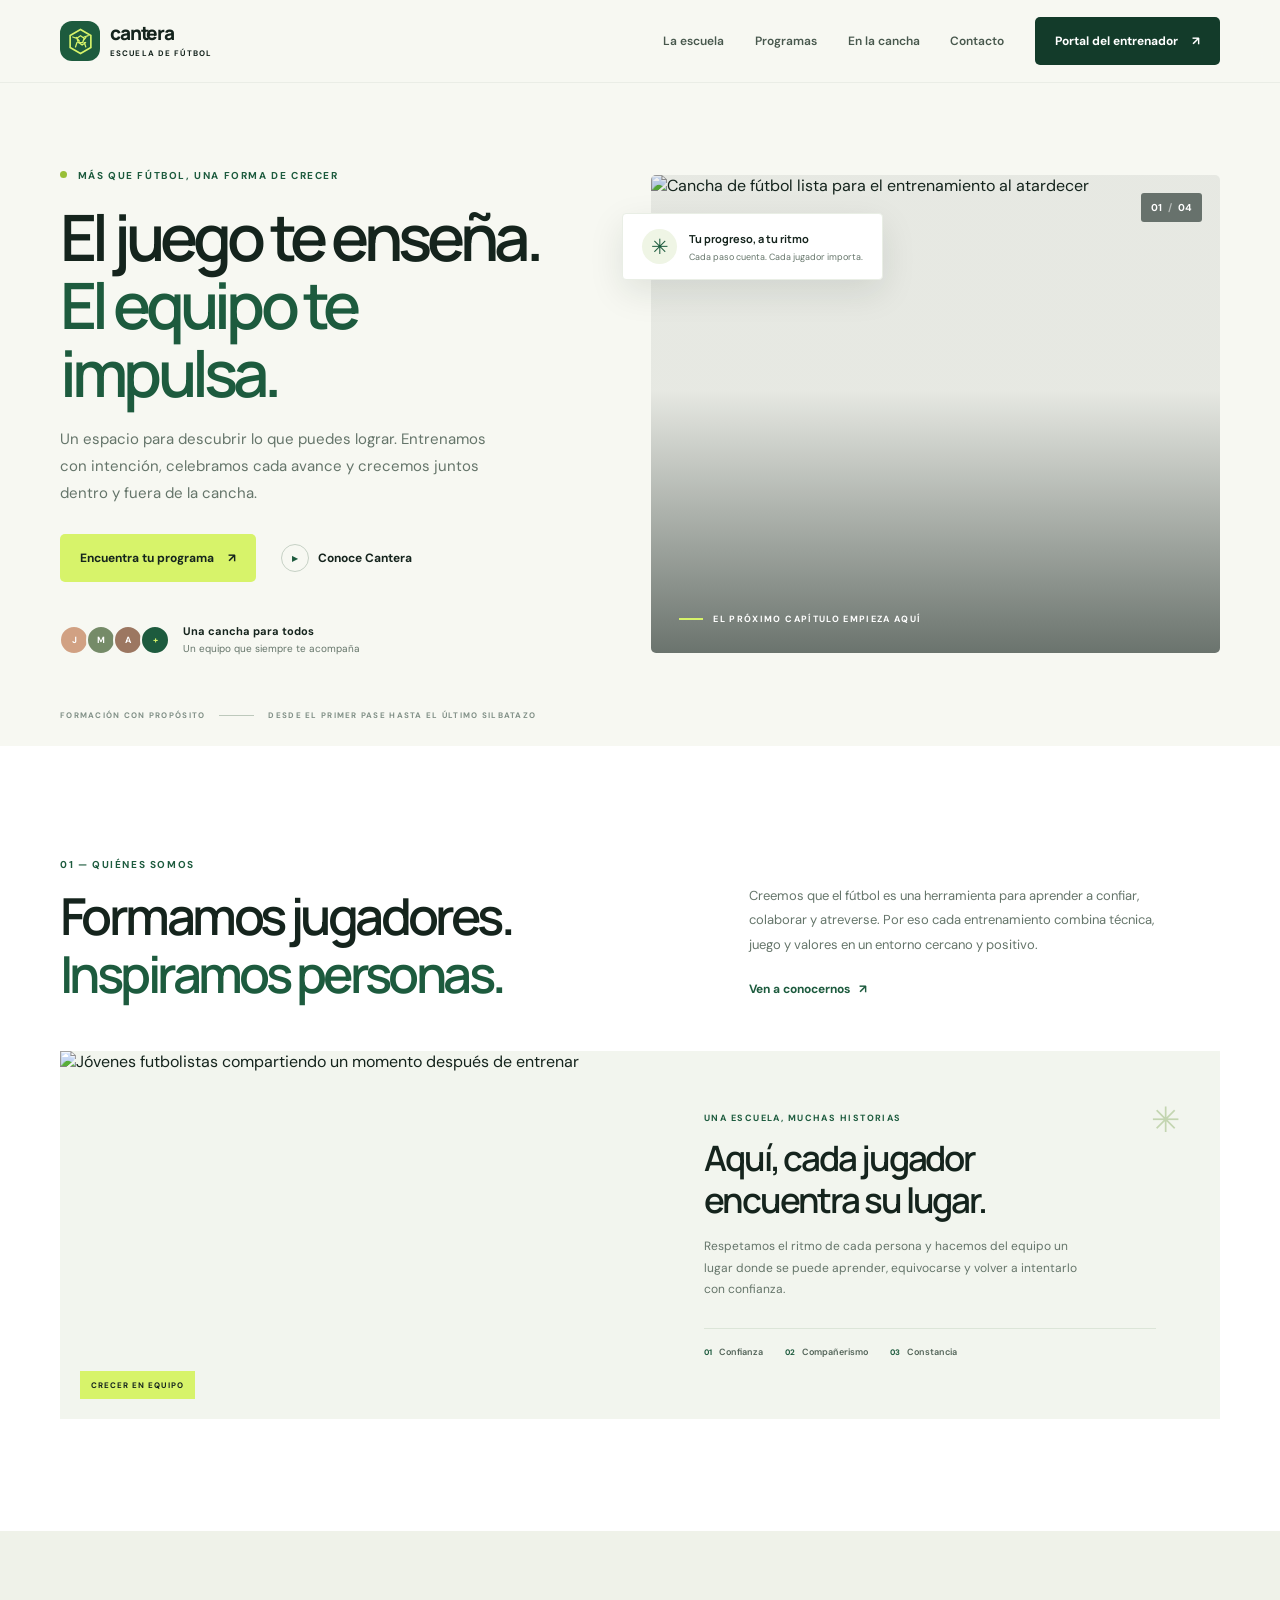
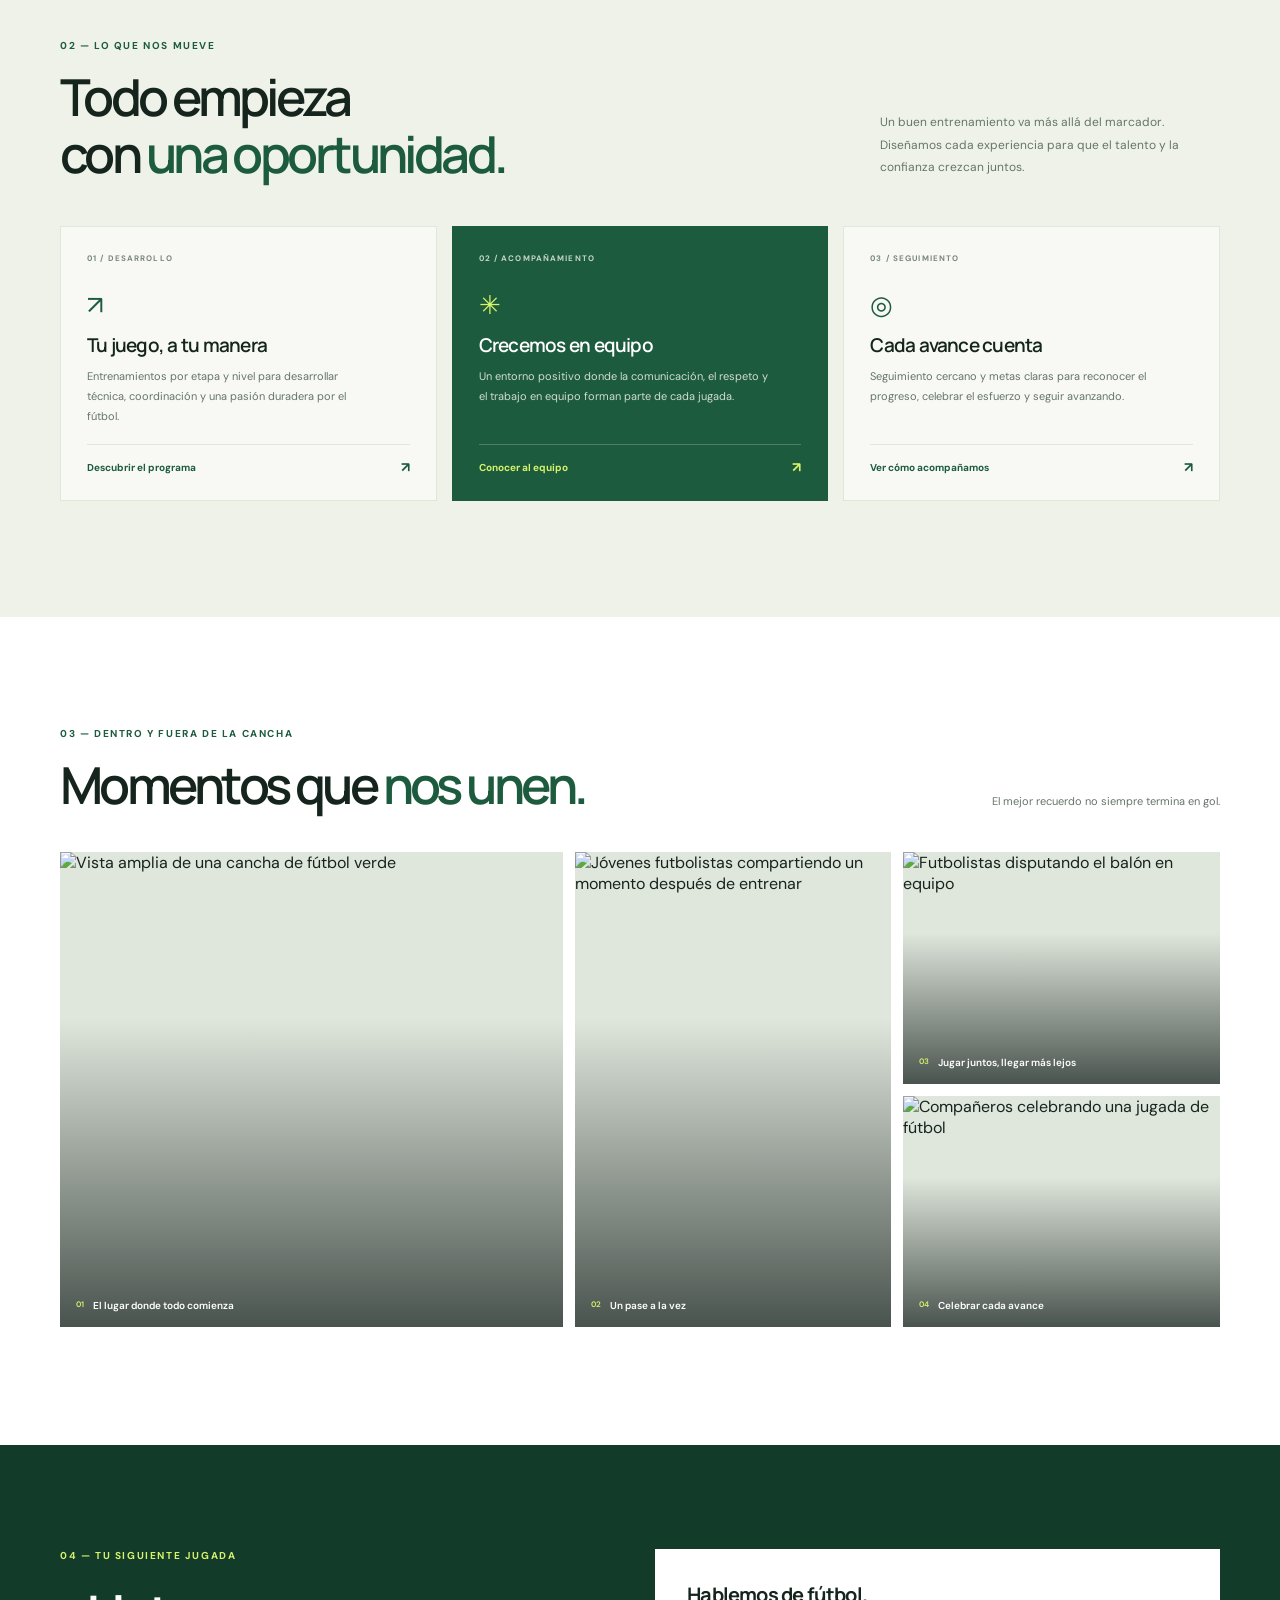
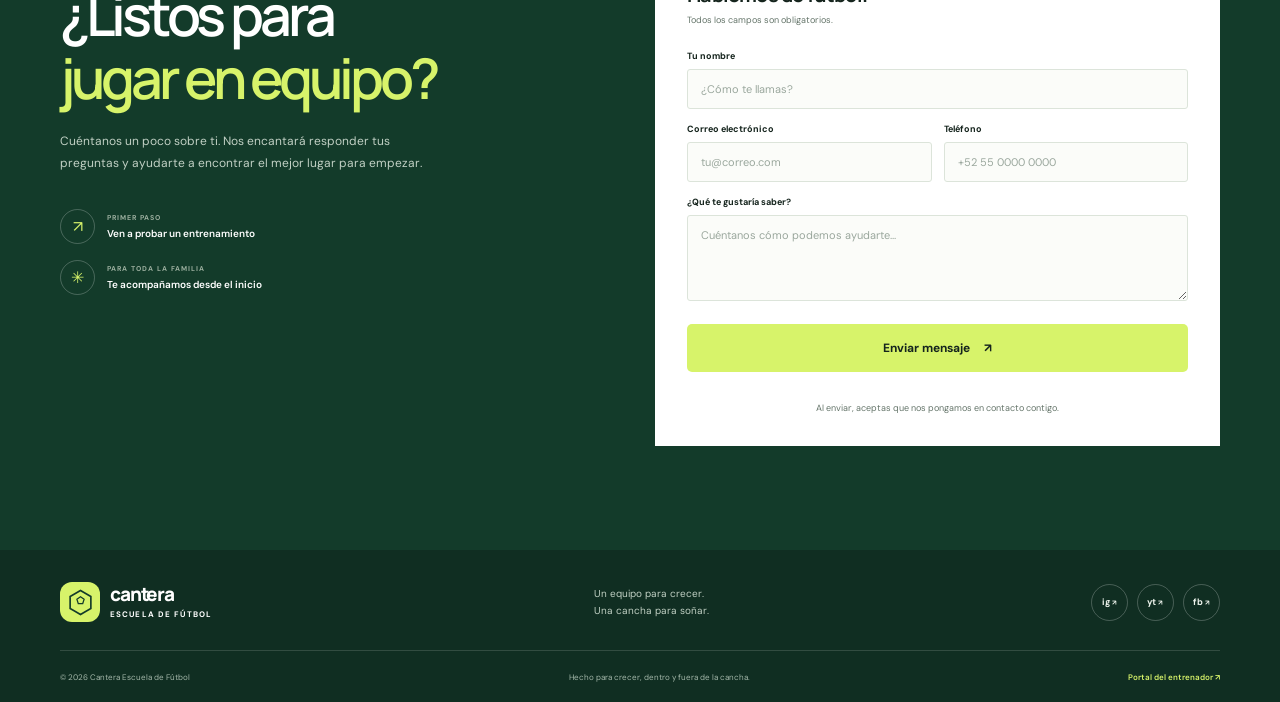
==== index.html @ a9ff8e7e "Add files via upload" ====
<!DOCTYPE html>
<html lang="es">
<head>
  <meta charset="UTF-8">
  <meta name="viewport" content="width=device-width, initial-scale=1">
  <meta name="theme-color" content="#f7f8f2">
  <meta name="description" content="Entrenamos talento y formamos personas. Conoce Cantera, la escuela de fútbol que acompaña cada paso dentro y fuera de la cancha.">
  <title>Cantera — Escuela de Fútbol</title>
  <link rel="preconnect" href="https://images.unsplash.com">
  <link rel="stylesheet" href="styles.css">
  <script src="script.js" defer></script>
</head>
<body>
  <a class="skip-link" href="#inicio">Saltar al contenido</a>
  <header class="site-header">
    <div class="container header-inner">
      <a class="brand" href="#inicio" aria-label="Cantera, inicio">
        <span class="brand-mark" aria-hidden="true">
          <svg viewBox="0 0 40 40" fill="none">
            <path d="M20 3.5 34.3 11.8v16.4L20 36.5 5.7 28.2V11.8L20 3.5Z" stroke="currentColor" stroke-width="2.3"/>
            <path d="m20 12 5 3.6-1.9 5.8h-6.2L15 15.6l5-3.6Zm-4.9 3.7-5.8-1.9m15.6 0 5.8-1.9m-15.6 9.5-2 6.1m12.2-6.1 2 6.1m-13-13.2 4.2 5.1m4.8 0 4.2-5.1m-10.2 7.1 4.9 3.5 4.9-3.5" stroke="currentColor" stroke-width="1.7" stroke-linecap="round" stroke-linejoin="round"/>
          </svg>
        </span>
        <span class="brand-copy"><strong>cantera</strong><small>ESCUELA DE FÚTBOL</small></span>
      </a>

      <button class="menu-toggle" type="button" aria-label="Abrir menú" aria-expanded="false" aria-controls="primary-nav">
        <span></span><span></span>
      </button>
      <nav class="primary-nav" id="primary-nav" aria-label="Navegación principal">
        <a href="#acerca">La escuela</a>
        <a href="#programas">Programas</a>
        <a href="#galeria">En la cancha</a>
        <a href="#contacto">Contacto</a>
        <a class="button button-dark nav-cta" href="gestor.html">Portal del entrenador <span aria-hidden="true">↗</span></a>
      </nav>
    </div>
  </header>

  <main>
    <section class="hero section-anchor" id="inicio">
      <div class="container hero-layout">
        <div class="hero-copy reveal">
          <p class="eyebrow"><span class="eyebrow-dot"></span> MÁS QUE FÚTBOL, UNA FORMA DE CRECER</p>
          <h1>El juego te enseña.<br><span>El equipo te impulsa.</span></h1>
          <p class="hero-description">Un espacio para descubrir lo que puedes lograr. Entrenamos con intención, celebramos cada avance y crecemos juntos dentro y fuera de la cancha.</p>
          <div class="hero-actions">
            <a class="button button-lime" href="#programas">Encuentra tu programa <span aria-hidden="true">↗</span></a>
            <a class="text-link" href="#acerca"><span class="play-icon" aria-hidden="true">▶</span> Conoce Cantera</a>
          </div>
          <div class="hero-proof">
            <div class="avatar-stack" aria-hidden="true">
              <span>J</span><span>M</span><span>A</span><span class="avatar-more">+</span>
            </div>
            <p><strong>Una cancha para todos</strong><br>Un equipo que siempre te acompaña</p>
          </div>
        </div>

        <div class="hero-visual reveal">
          <img class="hero-image" src="https://images.unsplash.com/photo-1522778119026-d647f0596c20?auto=format&amp;fit=crop&amp;w=1200&amp;q=85" alt="Cancha de fútbol lista para el entrenamiento al atardecer" fetchpriority="high">
          <div class="hero-image-shade"></div>
          <div class="hero-photo-caption"><span class="caption-line"></span><span>EL PRÓXIMO CAPÍTULO EMPIEZA AQUÍ</span></div>
          <div class="floating-note">
            <span class="note-icon" aria-hidden="true">✳</span>
            <span><strong>Tu progreso, a tu ritmo</strong><small>Cada paso cuenta. Cada jugador importa.</small></span>
          </div>
          <div class="hero-index" aria-hidden="true">01 <span>/</span> 04</div>
        </div>
      </div>
      <div class="container hero-bottom">
        <span>FORMACIÓN CON PROPÓSITO</span>
        <span class="bottom-divider"></span>
        <span>DESDE EL PRIMER PASE HASTA EL ÚLTIMO SILBATAZO</span>
      </div>
    </section>

    <section class="intro section-anchor" id="acerca">
      <div class="container intro-layout">
        <div class="intro-heading reveal">
          <p class="eyebrow">01 — QUIÉNES SOMOS</p>
          <h2>Formamos jugadores.<br><span>Inspiramos personas.</span></h2>
        </div>
        <div class="intro-copy reveal">
          <p>Creemos que el fútbol es una herramienta para aprender a confiar, colaborar y atreverse. Por eso cada entrenamiento combina técnica, juego y valores en un entorno cercano y positivo.</p>
          <a class="text-link dark-link" href="#contacto">Ven a conocernos <span aria-hidden="true">↗</span></a>
        </div>
      </div>
      <div class="container story-card reveal">
        <div class="story-image-wrap">
          <img src="https://images.unsplash.com/photo-1517466787929-bc90951d0974?auto=format&amp;fit=crop&amp;w=1000&amp;q=85" alt="Jóvenes futbolistas compartiendo un momento después de entrenar" loading="lazy">
          <span class="image-label">CRECER EN EQUIPO</span>
        </div>
        <div class="story-content">
          <span class="story-symbol" aria-hidden="true">✳</span>
          <p class="eyebrow">UNA ESCUELA, MUCHAS HISTORIAS</p>
          <h3>Aquí, cada jugador encuentra su lugar.</h3>
          <p>Respetamos el ritmo de cada persona y hacemos del equipo un lugar donde se puede aprender, equivocarse y volver a intentarlo con confianza.</p>
          <div class="values-row">
            <span><b>01</b> Confianza</span>
            <span><b>02</b> Compañerismo</span>
            <span><b>03</b> Constancia</span>
          </div>
        </div>
      </div>
    </section>

    <section class="programs section-anchor" id="programas">
      <div class="container">
        <div class="section-heading reveal">
          <div>
            <p class="eyebrow">02 — LO QUE NOS MUEVE</p>
            <h2>Todo empieza<br>con <span>una oportunidad.</span></h2>
          </div>
          <p class="section-intro">Un buen entrenamiento va más allá del marcador. Diseñamos cada experiencia para que el talento y la confianza crezcan juntos.</p>
        </div>
        <div class="program-grid">
          <article class="program-card reveal">
            <span class="program-number">01 / DESARROLLO</span>
            <span class="program-icon" aria-hidden="true">↗</span>
            <h3>Tu juego, a tu manera</h3>
            <p>Entrenamientos por etapa y nivel para desarrollar técnica, coordinación y una pasión duradera por el fútbol.</p>
            <a href="#contacto" aria-label="Consultar sobre desarrollo deportivo">Descubrir el programa <span aria-hidden="true">↗</span></a>
          </article>
          <article class="program-card program-card-featured reveal">
            <span class="program-number">02 / ACOMPAÑAMIENTO</span>
            <span class="program-icon" aria-hidden="true">✳</span>
            <h3>Crecemos en equipo</h3>
            <p>Un entorno positivo donde la comunicación, el respeto y el trabajo en equipo forman parte de cada jugada.</p>
            <a href="#contacto" aria-label="Consultar sobre el programa de equipo">Conocer al equipo <span aria-hidden="true">↗</span></a>
          </article>
          <article class="program-card reveal">
            <span class="program-number">03 / SEGUIMIENTO</span>
            <span class="program-icon" aria-hidden="true">◎</span>
            <h3>Cada avance cuenta</h3>
            <p>Seguimiento cercano y metas claras para reconocer el progreso, celebrar el esfuerzo y seguir avanzando.</p>
            <a href="gestor.html" aria-label="Conocer las herramientas de seguimiento">Ver cómo acompañamos <span aria-hidden="true">↗</span></a>
          </article>
        </div>
      </div>
    </section>

    <section class="gallery section-anchor" id="galeria">
      <div class="container">
        <div class="gallery-heading reveal">
          <div><p class="eyebrow">03 — DENTRO Y FUERA DE LA CANCHA</p><h2>Momentos que <span>nos unen.</span></h2></div>
          <p>El mejor recuerdo no siempre termina en gol.</p>
        </div>
        <div class="gallery-grid">
          <figure class="gallery-item gallery-large reveal">
            <img src="https://images.unsplash.com/photo-1574629810360-7efbbe195018?auto=format&amp;fit=crop&amp;w=1100&amp;q=85" alt="Vista amplia de una cancha de fútbol verde" loading="lazy">
            <figcaption><span>01</span> El lugar donde todo comienza</figcaption>
          </figure>
          <figure class="gallery-item gallery-tall reveal">
            <img src="https://images.unsplash.com/photo-1517466787929-bc90951d0974?auto=format&amp;fit=crop&amp;w=800&amp;q=85" alt="Jóvenes futbolistas compartiendo un momento después de entrenar" loading="lazy">
            <figcaption><span>02</span> Un pase a la vez</figcaption>
          </figure>
          <figure class="gallery-item reveal">
            <img src="https://images.unsplash.com/photo-1431324155629-1a6deb1dec8d?auto=format&amp;fit=crop&amp;w=800&amp;q=85" alt="Futbolistas disputando el balón en equipo" loading="lazy">
            <figcaption><span>03</span> Jugar juntos, llegar más lejos</figcaption>
          </figure>
          <figure class="gallery-item reveal">
            <img src="https://images.unsplash.com/photo-1526232761682-d26e03ac148e?auto=format&amp;fit=crop&amp;w=800&amp;q=85" alt="Compañeros celebrando una jugada de fútbol" loading="lazy">
            <figcaption><span>04</span> Celebrar cada avance</figcaption>
          </figure>
        </div>
      </div>
    </section>

    <section class="contact section-anchor" id="contacto">
      <div class="container contact-layout">
        <div class="contact-copy reveal">
          <p class="eyebrow">04 — TU SIGUIENTE JUGADA</p>
          <h2>¿Listos para<br><span>jugar en equipo?</span></h2>
          <p>Cuéntanos un poco sobre ti. Nos encantará responder tus preguntas y ayudarte a encontrar el mejor lugar para empezar.</p>
          <div class="contact-detail"><span class="contact-detail-icon" aria-hidden="true">↗</span><span><small>PRIMER PASO</small><strong>Ven a probar un entrenamiento</strong></span></div>
          <div class="contact-detail"><span class="contact-detail-icon" aria-hidden="true">✳</span><span><small>PARA TODA LA FAMILIA</small><strong>Te acompañamos desde el inicio</strong></span></div>
        </div>
        <form class="contact-form reveal" id="contact-form">
          <div class="form-heading"><strong>Hablemos de fútbol.</strong><span>Todos los campos son obligatorios.</span></div>
          <label for="name">Tu nombre</label>
          <input id="name" name="name" type="text" autocomplete="name" placeholder="¿Cómo te llamas?" required>
          <div class="form-row">
            <div class="form-field"><label for="email">Correo electrónico</label><input id="email" name="email" type="email" autocomplete="email" placeholder="tu@correo.com" required></div>
            <div class="form-field"><label for="phone">Teléfono</label><input id="phone" name="phone" type="tel" autocomplete="tel" placeholder="+52 55 0000 0000" required></div>
          </div>
          <label for="message">¿Qué te gustaría saber?</label>
          <textarea id="message" name="message" rows="3" placeholder="Cuéntanos cómo podemos ayudarte..." required></textarea>
          <button class="button button-lime submit-button" type="submit">Enviar mensaje <span aria-hidden="true">↗</span></button>
          <p class="form-status" id="form-status" role="status" aria-live="polite"></p>
          <p class="form-note">Al enviar, aceptas que nos pongamos en contacto contigo.</p>
        </form>
      </div>
    </section>
  </main>

  <footer class="site-footer">
    <div class="container footer-main">
      <a class="brand footer-brand" href="#inicio" aria-label="Cantera, volver al inicio">
        <span class="brand-mark" aria-hidden="true">
          <svg viewBox="0 0 40 40" fill="none"><path d="M20 3.5 34.3 11.8v16.4L20 36.5 5.7 28.2V11.8L20 3.5Z" stroke="currentColor" stroke-width="2.3"/><path d="m20 12 5 3.6-1.9 5.8h-6.2L15 15.6l5-3.6Z" stroke="currentColor" stroke-width="1.7"/></svg>
        </span>
        <span class="brand-copy"><strong>cantera</strong><small>ESCUELA DE FÚTBOL</small></span>
      </a>
      <p>Un equipo para crecer.<br>Una cancha para soñar.</p>
      <div class="footer-socials" aria-label="Redes sociales">
        <a href="https://www.instagram.com/" target="_blank" rel="noopener noreferrer" aria-label="Instagram">ig <span aria-hidden="true">↗</span></a>
        <a href="https://www.youtube.com/" target="_blank" rel="noopener noreferrer" aria-label="YouTube">yt <span aria-hidden="true">↗</span></a>
        <a href="https://www.facebook.com/" target="_blank" rel="noopener noreferrer" aria-label="Facebook">fb <span aria-hidden="true">↗</span></a>
      </div>
    </div>
    <div class="container footer-bottom"><span>© <span id="current-year"></span> Cantera Escuela de Fútbol</span><span>Hecho para crecer, dentro y fuera de la cancha.</span><a href="gestor.html">Portal del entrenador ↗</a></div>
  </footer>
</body>
</html>
---- styles.css ----
@import url("https://fonts.googleapis.com/css2?family=DM+Sans:wght@400;500;600;700&family=Manrope:wght@400;500;600;700;800&display=swap");

:root {
  color-scheme: light;
  --paper: #f7f8f2;
  --white: #fff;
  --ink: #15241d;
  --muted: #65756a;
  --green: #1d5b3e;
  --green-dark: #133b2a;
  --lime: #d7f36a;
  --line: #e2e8de;
  --font-body: "DM Sans", "Segoe UI", sans-serif;
  --font-display: "Manrope", "Segoe UI", sans-serif;
  font-family: var(--font-body);
  color: var(--ink);
  background: var(--paper);
  font-synthesis: none;
  text-rendering: optimizeLegibility;
  scroll-behavior: smooth;
}

* { box-sizing: border-box; }
body { min-width: 320px; margin: 0; }
body, button, input, textarea { font-family: var(--font-body); }
body.menu-open { overflow: hidden; }
button, a, input, textarea { -webkit-tap-highlight-color: transparent; }
button, input, textarea { font-size: inherit; }
img { display: block; max-width: 100%; }
a { color: inherit; text-decoration: none; }
button:focus-visible, a:focus-visible, input:focus-visible, textarea:focus-visible {
  outline: 3px solid #70a63a;
  outline-offset: 4px;
}
.container { width: min(1160px, calc(100% - 64px)); margin-inline: auto; }
.section-anchor { scroll-margin-top: 85px; }
.skip-link {
  position: fixed;
  z-index: 20;
  top: 10px;
  left: 10px;
  padding: 12px 16px;
  transform: translateY(-160%);
  border-radius: 6px;
  background: var(--white);
  color: var(--ink);
}
.skip-link:focus { transform: translateY(0); }

.site-header {
  position: sticky;
  z-index: 10;
  top: 0;
  border-bottom: 1px solid #e8ebe4cc;
  background: #f7f8f2eb;
  backdrop-filter: blur(14px);
}
.header-inner { display: flex; min-height: 82px; align-items: center; justify-content: space-between; gap: 30px; }
.brand { display: inline-flex; flex: 0 0 auto; align-items: center; gap: 10px; }
.brand-mark { display: grid; width: 40px; height: 40px; place-items: center; border-radius: 12px; background: var(--green); color: var(--lime); }
.brand-mark svg { width: 29px; height: 29px; }
.brand-copy strong { display: block; font-family: var(--font-display); font-size: 19px; font-weight: 800; letter-spacing: -.06em; line-height: 1; }
.brand-copy small { display: block; margin-top: 5px; font-size: 8px; font-weight: 700; letter-spacing: .14em; }
.primary-nav { display: flex; align-items: center; gap: clamp(18px, 2.4vw, 35px); }
.primary-nav > a:not(.button) { color: #48584d; font-size: 12px; font-weight: 600; transition: color .2s ease; }
.primary-nav > a:not(.button):hover { color: var(--green); }
.button {
  display: inline-flex;
  min-height: 48px;
  align-items: center;
  justify-content: center;
  gap: 14px;
  padding: 0 20px;
  border: 0;
  border-radius: 5px;
  font-size: 12px;
  font-weight: 700;
  transition: transform .2s ease, background-color .2s ease, color .2s ease;
}
.button:hover { transform: translateY(-2px); }
.button-dark { background: var(--green-dark); color: var(--white); }
.button-dark:hover { background: var(--green); }
.button-lime { background: var(--lime); color: var(--ink); }
.button-lime:hover { background: #c9e85a; }
.menu-toggle { display: none; }

.hero { position: relative; overflow: hidden; padding: 66px 0 26px; }
.hero-layout { display: grid; min-height: 518px; grid-template-columns: .95fr 1.05fr; align-items: center; gap: clamp(38px, 6vw, 88px); }
.hero-copy { position: relative; z-index: 1; padding: 20px 0 22px; }
.eyebrow { margin: 0 0 21px; color: var(--green); font-size: 10px; font-weight: 700; letter-spacing: .16em; }
.eyebrow-dot { display: inline-block; width: 7px; height: 7px; margin-right: 7px; border-radius: 50%; background: #98bf37; vertical-align: 1px; }
h1, h2, h3, p { margin-top: 0; }
h1, h2, h3 { font-family: var(--font-display); }
h1 { max-width: 620px; margin-bottom: 20px; font-size: clamp(43px, 5vw, 68px); font-weight: 600; letter-spacing: -.075em; line-height: 1.06; }
h1 span, h2 span { color: var(--green); }
.hero-description { max-width: 445px; margin-bottom: 27px; color: var(--muted); font-size: 15px; line-height: 1.8; }
.hero-actions { display: flex; flex-wrap: wrap; align-items: center; gap: 25px; }
.text-link { display: inline-flex; align-items: center; gap: 9px; color: var(--ink); font-size: 12px; font-weight: 700; }
.play-icon { display: grid; width: 28px; height: 28px; place-items: center; border: 1px solid #c6d1c5; border-radius: 50%; color: var(--green); font-size: 8px; transition: background .2s ease, color .2s ease; }
.text-link:hover .play-icon { background: var(--green); color: var(--white); }
.hero-proof { display: flex; align-items: center; gap: 13px; margin-top: 40px; }
.avatar-stack { display: flex; padding-left: 2px; }
.avatar-stack span { display: grid; width: 30px; height: 30px; margin-left: -3px; place-items: center; border: 2px solid var(--paper); border-radius: 50%; background: #d1a183; color: var(--white); font-size: 9px; font-weight: 700; }
.avatar-stack span:nth-child(2) { background: #758b68; }
.avatar-stack span:nth-child(3) { background: #9c7761; }
.avatar-stack .avatar-more { background: var(--green); color: var(--lime); }
.hero-proof p { margin: 0; color: var(--muted); font-size: 10px; line-height: 1.65; }
.hero-proof strong { color: var(--ink); font-size: 11px; }
.hero-visual { position: relative; min-height: 478px; }
.hero-image { position: absolute; inset: 0; width: 100%; height: 100%; border-radius: 5px; object-fit: cover; object-position: center; }
.hero-image-shade { position: absolute; inset: 0; border-radius: 5px; background: linear-gradient(180deg, #0d1b1512 45%, #0d1b1599 100%); }
.hero-photo-caption { position: absolute; right: 27px; bottom: 28px; left: 28px; display: flex; align-items: center; gap: 10px; color: var(--white); font-size: 9px; font-weight: 700; letter-spacing: .15em; }
.caption-line { width: 24px; height: 2px; background: var(--lime); }
.floating-note { position: absolute; top: 38px; left: -29px; display: flex; align-items: center; gap: 12px; padding: 15px 19px; border: 1px solid #e9eee5; border-radius: 4px; background: var(--white); box-shadow: 0 12px 35px #18291c1a; }
.note-icon { display: grid; width: 35px; height: 35px; place-items: center; border-radius: 50%; background: #eff5e5; color: var(--green); font-size: 21px; }
.floating-note strong, .floating-note small { display: block; }
.floating-note strong { font-family: var(--font-display); font-size: 11px; }
.floating-note small { margin-top: 5px; color: var(--muted); font-size: 9px; }
.hero-index { position: absolute; top: 18px; right: 18px; padding: 8px 10px; border-radius: 3px; background: #13241e99; color: var(--white); font-size: 10px; font-weight: 700; }
.hero-index span { margin: 0 4px; color: #ffffff82; }
.hero-bottom { display: flex; align-items: center; gap: 14px; padding-top: 31px; color: #819087; font-size: 8px; font-weight: 700; letter-spacing: .16em; }
.bottom-divider { width: 35px; height: 1px; background: #bdc9bc; }

.intro { padding: 112px 0; background: var(--white); }
.intro-layout { display: grid; grid-template-columns: 1fr .75fr; align-items: end; gap: 60px; padding-bottom: 48px; }
.intro-heading .eyebrow, .section-heading .eyebrow, .gallery-heading .eyebrow { margin-bottom: 16px; }
h2 { margin-bottom: 0; font-size: clamp(34px, 4vw, 51px); font-weight: 600; letter-spacing: -.07em; line-height: 1.13; }
.intro-copy { max-width: 430px; padding-bottom: 5px; }
.intro-copy > p { margin-bottom: 19px; color: var(--muted); font-size: 13px; line-height: 1.9; }
.dark-link { color: var(--green); }
.story-card { display: grid; min-height: 368px; grid-template-columns: 1fr 1fr; overflow: hidden; background: #f2f5ee; }
.story-image-wrap { position: relative; min-height: 360px; overflow: hidden; }
.story-image-wrap img { width: 100%; height: 100%; min-height: 360px; object-fit: cover; transition: transform .7s ease; }
.story-card:hover .story-image-wrap img { transform: scale(1.035); }
.image-label { position: absolute; bottom: 20px; left: 20px; padding: 9px 11px; background: var(--lime); color: var(--ink); font-size: 8px; font-weight: 700; letter-spacing: .13em; }
.story-content { position: relative; align-self: center; padding: 48px clamp(32px, 5vw, 68px); }
.story-symbol { position: absolute; top: 33px; right: 40px; color: #c3d5b1; font-size: 35px; }
.story-content .eyebrow { margin-bottom: 13px; font-size: 9px; }
.story-content h3 { max-width: 400px; margin-bottom: 14px; font-size: clamp(25px, 3vw, 35px); font-weight: 600; letter-spacing: -.06em; line-height: 1.22; }
.story-content > p:not(.eyebrow) { max-width: 390px; margin-bottom: 27px; color: var(--muted); font-size: 12px; line-height: 1.8; }
.values-row { display: flex; flex-wrap: wrap; gap: 15px 22px; padding-top: 17px; border-top: 1px solid #dce5d8; }
.values-row span { color: #536459; font-size: 9px; font-weight: 600; }
.values-row b { margin-right: 5px; color: var(--green); font-size: 8px; }

.programs { padding: 108px 0 116px; background: #eff2e9; }
.section-heading { display: flex; align-items: end; justify-content: space-between; gap: 35px; margin-bottom: 43px; }
.section-intro { max-width: 340px; margin-bottom: 5px; color: var(--muted); font-size: 12px; line-height: 1.85; }
.program-grid { display: grid; grid-template-columns: repeat(3, 1fr); gap: 15px; }
.program-card { position: relative; display: flex; min-height: 270px; flex-direction: column; padding: 26px 26px 24px; border: 1px solid #dfe7db; background: #f8f9f4; transition: transform .25s ease, box-shadow .25s ease; }
.program-card:hover { transform: translateY(-5px); box-shadow: 0 14px 28px #1b3c2412; }
.program-card-featured { border-color: var(--green); background: var(--green); color: var(--white); }
.program-number { color: #79887c; font-size: 8px; font-weight: 700; letter-spacing: .14em; }
.program-card-featured .program-number { color: #c5d6c9; }
.program-icon { margin-top: 25px; color: var(--green); font-size: 26px; }
.program-card-featured .program-icon { color: var(--lime); }
.program-card h3 { margin: 10px 0 9px; font-size: 19px; font-weight: 600; letter-spacing: -.04em; }
.program-card > p { max-width: 290px; margin-bottom: 18px; color: var(--muted); font-size: 11px; line-height: 1.8; }
.program-card-featured > p { color: #d0ddd1; }
.program-card > a { display: flex; align-items: center; justify-content: space-between; margin-top: auto; padding-top: 13px; border-top: 1px solid #dfe7db; color: var(--green); font-size: 10px; font-weight: 700; }
.program-card-featured > a { border-color: #ffffff38; color: var(--lime); }
.program-card > a span { font-size: 14px; transition: transform .2s ease; }
.program-card > a:hover span { transform: translate(3px, -2px); }

.gallery { padding: 110px 0 118px; background: var(--white); }
.gallery-heading { display: flex; align-items: end; justify-content: space-between; gap: 30px; margin-bottom: 38px; }
.gallery-heading > p { margin-bottom: 6px; color: var(--muted); font-size: 11px; }
.gallery-grid { display: grid; height: 475px; grid-template-columns: 1.35fr .85fr .85fr; grid-template-rows: 1fr 1fr; gap: 12px; }
.gallery-item { position: relative; min-width: 0; min-height: 0; margin: 0; overflow: hidden; background: #dfe6dc; }
.gallery-item::after { position: absolute; inset: 35% 0 0; background: linear-gradient(transparent, #101b17b8); content: ""; pointer-events: none; }
.gallery-item img { width: 100%; height: 100%; object-fit: cover; transition: transform .65s cubic-bezier(.2,.7,.2,1); }
.gallery-item:hover img { transform: scale(1.055); }
.gallery-large { grid-row: 1 / 3; }
.gallery-tall { grid-row: 1 / 3; }
.gallery-item figcaption { position: absolute; z-index: 1; right: 16px; bottom: 15px; left: 16px; display: flex; gap: 9px; color: var(--white); font-size: 10px; font-weight: 600; }
.gallery-item figcaption span { color: var(--lime); font-size: 8px; }

.contact { padding: 104px 0; background: var(--green-dark); color: var(--white); }
.contact-layout { display: grid; grid-template-columns: .85fr 1fr; align-items: start; gap: clamp(45px, 9vw, 130px); }
.contact-copy .eyebrow { color: var(--lime); }
.contact-copy h2 { font-size: clamp(38px, 4.5vw, 56px); }
.contact-copy h2 span { color: var(--lime); }
.contact-copy > p:not(.eyebrow) { max-width: 380px; margin: 20px 0 34px; color: #c1d0c4; font-size: 12px; line-height: 1.9; }
.contact-detail { display: flex; align-items: center; gap: 12px; margin-top: 16px; }
.contact-detail-icon { display: grid; width: 35px; height: 35px; place-items: center; border: 1px solid #ffffff3a; border-radius: 50%; color: var(--lime); }
.contact-detail small, .contact-detail strong { display: block; }
.contact-detail small { margin-bottom: 5px; color: #9caf9f; font-size: 7px; font-weight: 700; letter-spacing: .14em; }
.contact-detail strong { font-size: 10px; font-weight: 600; }
.contact-form { padding: 32px; background: #fff; color: var(--ink); }
.form-heading { display: flex; flex-direction: column; gap: 6px; margin-bottom: 24px; }
.form-heading strong { font-family: var(--font-display); font-size: 20px; letter-spacing: -.04em; }
.form-heading span, .form-note { color: var(--muted); font-size: 9px; }
.contact-form label { display: block; margin: 14px 0 7px; font-size: 9px; font-weight: 700; }
.contact-form input, .contact-form textarea { width: 100%; padding: 12px 13px; border: 1px solid #dce4da; border-radius: 3px; background: #fbfcf9; color: var(--ink); font-size: 11px; transition: border-color .2s ease, box-shadow .2s ease; }
.contact-form input:focus, .contact-form textarea:focus { border-color: var(--green); box-shadow: 0 0 0 3px #1d5b3e1a; outline: 0; }
.contact-form input::placeholder, .contact-form textarea::placeholder { color: #9aa79d; }
.contact-form textarea { min-height: 86px; resize: vertical; }
.form-row { display: grid; grid-template-columns: 1fr 1fr; gap: 12px; }
.submit-button { width: 100%; margin-top: 18px; }
.form-status { min-height: 16px; margin: 9px 0 0; color: var(--green); font-size: 10px; line-height: 1.5; }
.form-note { margin: 5px 0 0; text-align: center; }

.site-footer { padding: 32px 0 0; background: #102e22; color: var(--white); }
.footer-main { display: flex; align-items: center; justify-content: space-between; gap: 25px; padding-bottom: 28px; }
.footer-brand .brand-mark { background: var(--lime); color: var(--green-dark); }
.footer-main > p { margin: 0; color: #c1d0c4; font-size: 10px; line-height: 1.7; }
.footer-socials { display: flex; gap: 9px; }
.footer-socials a { display: inline-flex; width: 37px; height: 37px; align-items: center; justify-content: center; gap: 2px; border: 1px solid #ffffff3b; border-radius: 50%; color: #eef4ed; font-size: 9px; font-weight: 700; transition: color .2s ease, background .2s ease; }
.footer-socials a:hover { background: var(--lime); color: var(--green-dark); }
.footer-socials a span { font-size: 7px; }
.footer-bottom { display: flex; min-height: 52px; align-items: center; justify-content: space-between; gap: 15px; border-top: 1px solid #ffffff24; color: #a4b8aa; font-size: 8px; }
.footer-bottom a { color: var(--lime); font-weight: 600; }

.reveal { opacity: 0; transform: translateY(15px); transition: opacity .65s ease, transform .65s ease; }
.reveal.is-visible { opacity: 1; transform: translateY(0); }

@media (min-width: 1500px) {
  .hero { padding-top: 84px; }
  .hero-layout { min-height: 570px; }
  .hero-visual { min-height: 525px; }
}
@media (max-width: 900px) {
  .container { width: min(100% - 44px, 700px); }
  .header-inner { min-height: 72px; }
  .menu-toggle { display: grid; width: 42px; height: 42px; align-content: center; justify-items: center; gap: 6px; border: 1px solid var(--line); border-radius: 4px; background: transparent; color: var(--ink); }
  .menu-toggle span { width: 18px; height: 2px; background: currentColor; transition: transform .2s ease; }
  .menu-toggle[aria-expanded="true"] span:first-child { transform: translateY(4px) rotate(45deg); }
  .menu-toggle[aria-expanded="true"] span:last-child { transform: translateY(-4px) rotate(-45deg); }
  .primary-nav { position: absolute; top: 100%; right: 0; left: 0; display: flex; visibility: hidden; flex-direction: column; align-items: stretch; gap: 0; padding: 10px 22px 22px; border-bottom: 1px solid var(--line); background: var(--paper); opacity: 0; transform: translateY(-8px); transition: opacity .2s ease, transform .2s ease, visibility .2s ease; }
  .primary-nav.is-open { visibility: visible; opacity: 1; transform: translateY(0); }
  .primary-nav > a:not(.button) { padding: 14px 2px; border-bottom: 1px solid var(--line); }
  .primary-nav .nav-cta { margin-top: 14px; }
  .hero { padding-top: 44px; }
  .hero-layout { grid-template-columns: 1fr 1fr; gap: 25px; }
  h1 { font-size: clamp(40px, 6vw, 57px); }
  .hero-visual { min-height: 400px; }
  .floating-note { left: -15px; padding: 12px; }
  .intro, .programs, .gallery { padding-block: 84px; }
  .intro-layout { gap: 35px; }
  .story-content { padding-inline: 32px; }
  .program-card { padding-inline: 20px; }
  .contact-layout { gap: 40px; }
}
@media (max-width: 650px) {
  .container { width: calc(100% - 38px); }
  .section-anchor { scroll-margin-top: 70px; }
  .hero { padding: 33px 0 21px; }
  .hero-layout { display: flex; flex-direction: column; align-items: stretch; gap: 31px; }
  .hero-copy { padding: 0; }
  .eyebrow { margin-bottom: 15px; font-size: 8px; }
  h1 { margin-bottom: 14px; font-size: clamp(41px, 12vw, 58px); }
  .hero-description { margin-bottom: 20px; font-size: 13px; line-height: 1.7; }
  .hero-actions { gap: 18px; }
  .button { min-height: 46px; padding-inline: 15px; }
  .hero-proof { margin-top: 25px; }
  .hero-visual { min-height: 330px; }
  .floating-note { top: 15px; left: 12px; }
  .hero-photo-caption { right: 15px; bottom: 19px; left: 15px; font-size: 8px; }
  .hero-bottom { gap: 8px; padding-top: 19px; font-size: 6px; letter-spacing: .1em; }
  .bottom-divider { width: 19px; flex: 0 0 auto; }
  .intro, .programs, .gallery { padding-block: 70px; }
  .intro-layout { grid-template-columns: 1fr; gap: 20px; padding-bottom: 29px; }
  h2 { font-size: clamp(35px, 10vw, 46px); }
  .story-card { grid-template-columns: 1fr; }
  .story-image-wrap, .story-image-wrap img { min-height: 250px; height: 250px; }
  .story-content { padding: 31px 24px 28px; }
  .story-symbol { top: 22px; right: 23px; }
  .values-row { gap: 12px; }
  .section-heading, .gallery-heading { align-items: flex-start; flex-direction: column; gap: 16px; margin-bottom: 27px; }
  .section-intro { max-width: 430px; }
  .program-grid { grid-template-columns: 1fr; gap: 11px; }
  .program-card { min-height: 240px; padding: 23px; }
  .program-icon { margin-top: 18px; }
  .gallery-grid { height: auto; grid-template-columns: 1fr 1fr; grid-template-rows: 250px 170px 170px; gap: 9px; }
  .gallery-large { grid-column: 1 / 3; grid-row: auto; }
  .gallery-tall { grid-column: 1 / 3; grid-row: auto; }
  .gallery-item figcaption { right: 10px; bottom: 11px; left: 10px; gap: 6px; font-size: 8px; }
  .contact { padding-block: 70px; }
  .contact-layout { grid-template-columns: 1fr; gap: 32px; }
  .contact-copy h2 { font-size: 44px; }
  .contact-copy > p:not(.eyebrow) { margin: 15px 0 24px; }
  .contact-form { padding: 23px 19px; }
  .form-row { grid-template-columns: 1fr; gap: 0; }
  .footer-main { align-items: flex-start; flex-wrap: wrap; }
  .footer-main > p { width: calc(100% - 150px); order: 2; }
  .footer-socials { order: 3; }
  .footer-bottom { align-items: flex-start; flex-direction: column; justify-content: center; gap: 7px; padding-block: 13px; }
}
@media (prefers-reduced-motion: reduce) {
  *, *::before, *::after { scroll-behavior: auto !important; animation-duration: .01ms !important; transition-duration: .01ms !important; }
  .reveal { opacity: 1; transform: none; }
}
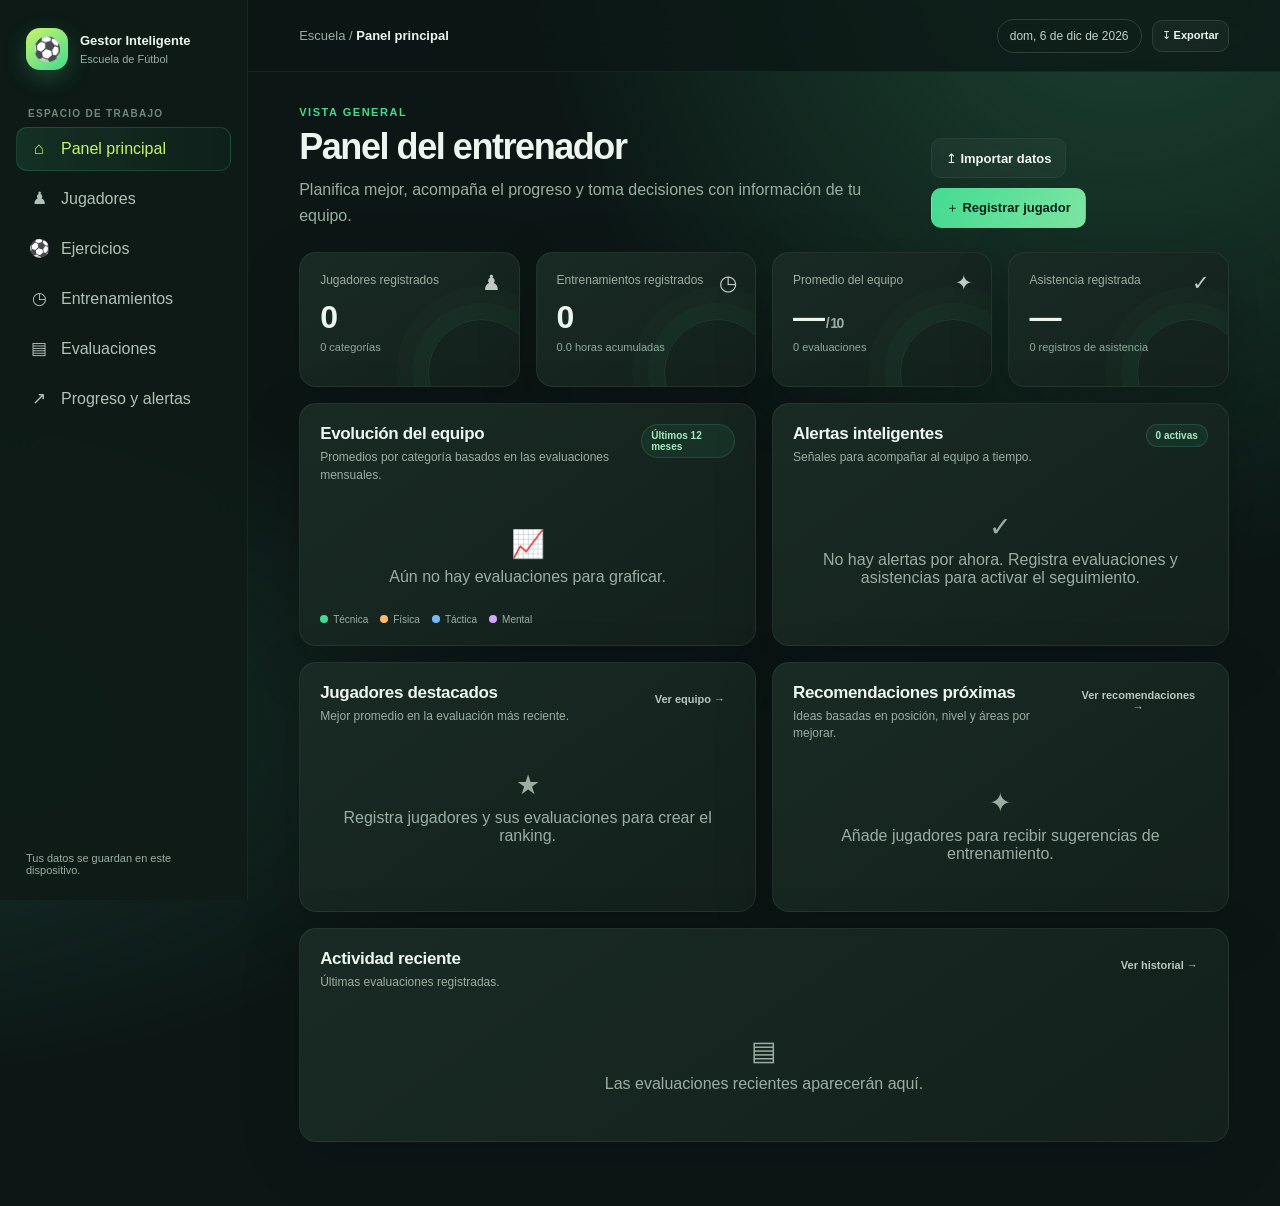
==== commit 94ddc5c0: "Add files via upload" ====
--- a/index.html
+++ b/index.html
@@ -3,212 +3,1249 @@
 <head>
   <meta charset="UTF-8">
   <meta name="viewport" content="width=device-width, initial-scale=1">
-  <meta name="theme-color" content="#f7f8f2">
-  <meta name="description" content="Entrenamos talento y formamos personas. Conoce Cantera, la escuela de fútbol que acompaña cada paso dentro y fuera de la cancha.">
-  <title>Cantera — Escuela de Fútbol</title>
-  <link rel="preconnect" href="https://images.unsplash.com">
-  <link rel="stylesheet" href="styles.css">
-  <script src="script.js" defer></script>
+  <meta name="theme-color" content="#0c1715">
+  <title>Gestor Inteligente para Escuela de Fútbol</title>
+  <style>
+    :root {
+      color-scheme: dark;
+      --bg: #0c1715;
+      --surface: #14221e;
+      --surface-2: #192a24;
+      --line: #2b4038;
+      --text: #edf5ef;
+      --muted: #9aafa2;
+      --green: #43db91;
+      --green-dark: #1e8c5c;
+      --lime: #c8f36a;
+      --blue: #75baff;
+      --orange: #ffba6b;
+      --red: #ff7777;
+      --shadow: 0 18px 60px #0003;
+      font-family: Inter, "Segoe UI", Arial, sans-serif;
+      font-synthesis: none;
+      background: var(--bg);
+      color: var(--text);
+    }
+
+    * { box-sizing: border-box; }
+
+    body {
+      min-width: 320px;
+      min-height: 100vh;
+      margin: 0;
+      background:
+        radial-gradient(ellipse at 88% -12%, #1d4835 0, transparent 38%),
+        radial-gradient(ellipse at -15% 60%, #18352b 0, transparent 35%),
+        var(--bg);
+    }
+
+    button, input, select, textarea { font: inherit; }
+    button { cursor: pointer; }
+    button:focus-visible, input:focus-visible, select:focus-visible, textarea:focus-visible {
+      outline: 3px solid var(--lime);
+      outline-offset: 2px;
+    }
+
+    .app-shell { min-height: 100vh; }
+    .hidden { display: none !important; }
+    .account-menu { display: flex; align-items: center; gap: 8px; }
+    .account-name { max-width: 180px; overflow: hidden; text-overflow: ellipsis; white-space: nowrap; color: var(--text); font-size: 12px; }
+    .sidebar {
+      position: fixed;
+      z-index: 5;
+      inset: 0 auto 0 0;
+      display: flex;
+      width: 248px;
+      flex-direction: column;
+      padding: 24px 16px;
+      border-right: 1px solid #ffffff0d;
+      background: #0e1b17ed;
+      backdrop-filter: blur(18px);
+    }
+
+    .brand {
+      display: flex;
+      align-items: center;
+      gap: 12px;
+      padding: 4px 10px 26px;
+    }
+
+    .brand-mark {
+      display: grid;
+      width: 42px;
+      height: 42px;
+      place-items: center;
+      border-radius: 14px;
+      background: linear-gradient(145deg, var(--lime), var(--green));
+      color: #10241b;
+      font-size: 23px;
+      font-weight: 900;
+      box-shadow: 0 7px 22px #43db9140;
+    }
+
+    .brand strong { display: block; font-size: 13px; line-height: 1.25; }
+    .brand small { display: block; margin-top: 4px; color: var(--muted); font-size: 11px; }
+    .nav-label {
+      padding: 12px 12px 8px;
+      color: #71877b;
+      font-size: 10px;
+      font-weight: 800;
+      letter-spacing: .13em;
+      text-transform: uppercase;
+    }
+
+    .nav-list { display: grid; gap: 5px; }
+    .nav-button {
+      display: flex;
+      align-items: center;
+      gap: 12px;
+      width: 100%;
+      padding: 11px 12px;
+      border: 1px solid transparent;
+      border-radius: 11px;
+      background: transparent;
+      color: #b1c3b7;
+      text-align: left;
+      transition: .18s ease;
+    }
+    .nav-button:hover { background: #ffffff09; color: var(--text); }
+    .nav-button.active {
+      border-color: #43db912e;
+      background: linear-gradient(90deg, #43db911e, #43db9108);
+      color: var(--lime);
+    }
+    .nav-icon { width: 20px; color: inherit; font-size: 17px; text-align: center; }
+    .sidebar-footer { margin-top: auto; padding: 14px 10px 0; color: var(--muted); font-size: 11px; }
+
+    .main-area { min-height: 100vh; margin-left: 248px; }
+    .topbar {
+      position: sticky;
+      z-index: 4;
+      top: 0;
+      display: flex;
+      min-height: 72px;
+      align-items: center;
+      justify-content: space-between;
+      gap: 16px;
+      padding: 12px clamp(20px, 4vw, 52px);
+      border-bottom: 1px solid #ffffff0d;
+      background: #0c1715c9;
+      backdrop-filter: blur(18px);
+    }
+    .breadcrumb { color: var(--muted); font-size: 13px; }
+    .breadcrumb strong { color: var(--text); }
+    .top-actions { display: flex; align-items: center; gap: 10px; }
+    .today-chip {
+      padding: 9px 12px;
+      border: 1px solid var(--line);
+      border-radius: 999px;
+      color: #c2d2c8;
+      font-size: 12px;
+    }
+    .content { width: min(1500px, 100%); margin: 0 auto; padding: 34px clamp(20px, 4vw, 52px) 64px; }
+    .page-heading { display: flex; align-items: flex-end; justify-content: space-between; gap: 18px; margin-bottom: 24px; }
+    .eyebrow { margin-bottom: 8px; color: var(--green); font-size: 11px; font-weight: 800; letter-spacing: .14em; text-transform: uppercase; }
+    h1 { margin: 0; font-size: clamp(26px, 4vw, 36px); letter-spacing: -.04em; }
+    .page-description { max-width: 690px; margin: 9px 0 0; color: var(--muted); line-height: 1.6; }
+    h2, h3, p { margin-top: 0; }
+    h2 { margin-bottom: 5px; font-size: 17px; letter-spacing: -.02em; }
+    h3 { margin-bottom: 6px; font-size: 15px; }
+    .muted { color: var(--muted); }
+    .small { font-size: 12px; }
+    .row { display: flex; align-items: center; gap: 10px; }
+    .row.wrap { flex-wrap: wrap; }
+    .row.between { justify-content: space-between; }
+    .stack { display: grid; gap: 16px; }
+    .grid { display: grid; gap: 16px; }
+    .grid-2 { grid-template-columns: repeat(2, minmax(0, 1fr)); }
+    .grid-3 { grid-template-columns: repeat(3, minmax(0, 1fr)); }
+    .grid-4 { grid-template-columns: repeat(4, minmax(0, 1fr)); }
+
+    .card {
+      min-width: 0;
+      padding: 20px;
+      border: 1px solid #ffffff10;
+      border-radius: 17px;
+      background: linear-gradient(145deg, #192a24, #13201c);
+      box-shadow: var(--shadow);
+      animation: enter .3s ease both;
+    }
+    @keyframes enter { from { opacity: 0; transform: translateY(7px); } to { opacity: 1; transform: translateY(0); } }
+    .card-header { display: flex; align-items: flex-start; justify-content: space-between; gap: 12px; margin-bottom: 16px; }
+    .card-header p { margin: 4px 0 0; color: var(--muted); font-size: 12px; line-height: 1.45; }
+
+    .button {
+      display: inline-flex;
+      min-height: 40px;
+      align-items: center;
+      justify-content: center;
+      gap: 8px;
+      padding: 9px 14px;
+      border: 1px solid transparent;
+      border-radius: 10px;
+      background: linear-gradient(120deg, var(--green), #7de6a3);
+      color: #092016;
+      font-size: 13px;
+      font-weight: 800;
+      transition: transform .15s ease, filter .15s ease;
+    }
+    .button:hover { filter: brightness(1.08); transform: translateY(-1px); }
+    .button.secondary { border-color: var(--line); background: #ffffff09; color: var(--text); }
+    .button.ghost { min-height: 34px; padding: 6px 9px; border-color: transparent; background: transparent; color: #b8c8be; }
+    .button.danger { border-color: #ff777735; background: #ff777718; color: #ff9b9b; }
+    .button.small-button { min-height: 32px; padding: 5px 9px; font-size: 11px; }
+    .button:disabled { cursor: not-allowed; opacity: .45; transform: none; }
+
+    .metric-card { position: relative; overflow: hidden; min-height: 135px; }
+    .metric-card::after { position: absolute; right: -16px; bottom: -40px; width: 105px; height: 105px; border: 1px solid #43db9120; border-radius: 50%; content: ""; box-shadow: 0 0 0 16px #43db9108, 0 0 0 32px #43db9105; }
+    .metric-label { color: var(--muted); font-size: 12px; }
+    .metric-value { margin: 12px 0 5px; font-size: 32px; font-weight: 800; letter-spacing: -.05em; }
+    .metric-foot { color: #91aa9a; font-size: 11px; }
+    .metric-icon { position: absolute; top: 18px; right: 18px; font-size: 21px; opacity: .8; }
+
+    .toolbar { display: flex; flex-wrap: wrap; align-items: center; gap: 10px; margin-bottom: 16px; }
+    .toolbar .search { flex: 1 1 230px; }
+    .input, .select, .textarea {
+      width: 100%;
+      min-height: 41px;
+      padding: 10px 12px;
+      border: 1px solid #344a40;
+      border-radius: 10px;
+      background: #0e1915;
+      color: var(--text);
+    }
+    .textarea { min-height: 85px; resize: vertical; }
+    .input::placeholder, .textarea::placeholder { color: #75897d; }
+    .field { display: grid; gap: 7px; }
+    .field > span { color: #b9cbbf; font-size: 12px; font-weight: 650; }
+    .form-grid { display: grid; grid-template-columns: repeat(2, minmax(0, 1fr)); gap: 14px; }
+    .form-grid .full { grid-column: 1 / -1; }
+    .form-actions { display: flex; justify-content: flex-end; gap: 9px; margin-top: 18px; }
+    .form-error { min-height: 17px; margin: 10px 0 0; color: var(--red); font-size: 12px; }
+    .inline-form { padding: 18px; border: 1px solid var(--line); border-radius: 14px; background: #0f1b16; }
+
+    .player-grid, .exercise-grid { display: grid; grid-template-columns: repeat(3, minmax(0, 1fr)); gap: 14px; }
+    .player-card { padding: 17px; border: 1px solid #ffffff10; border-radius: 15px; background: #172720; }
+    .avatar { display: grid; width: 43px; height: 43px; flex: 0 0 auto; place-items: center; border: 1px solid #8be6ad35; border-radius: 14px; background: #43db9118; color: var(--lime); font-weight: 850; }
+    .player-name { margin: 0; font-size: 15px; }
+    .player-meta { margin: 5px 0 13px; color: var(--muted); font-size: 11px; }
+    .player-stats { display: grid; grid-template-columns: repeat(3, 1fr); gap: 7px; padding: 10px 0; border-top: 1px solid #ffffff0d; border-bottom: 1px solid #ffffff0d; }
+    .player-stats strong { display: block; font-size: 14px; }
+    .player-stats span { color: var(--muted); font-size: 10px; }
+    .card-actions { display: flex; flex-wrap: wrap; gap: 3px; margin-top: 10px; }
+    .badge { display: inline-flex; align-items: center; padding: 5px 9px; border: 1px solid #43db912c; border-radius: 999px; background: #43db9112; color: #a3ebbd; font-size: 10px; font-weight: 750; }
+    .badge.blue { border-color: #75baff35; background: #75baff12; color: #9bcaff; }
+    .badge.orange { border-color: #ffba6b35; background: #ffba6b12; color: #ffca8d; }
+    .badge.red { border-color: #ff777735; background: #ff777712; color: #ff9999; }
+    .category-tech { color: var(--lime); }
+    .category-tactic { color: var(--blue); }
+    .category-physical { color: var(--orange); }
+    .category-mental { color: #d6a5ff; }
+
+    .exercise-card { padding: 17px; border: 1px solid #ffffff10; border-radius: 14px; background: #172720; }
+    .exercise-card p { margin: 8px 0; color: #b4c5ba; font-size: 12px; line-height: 1.5; }
+    .exercise-card .exercise-material { color: #819589; font-size: 11px; }
+    .exercise-tags { display: flex; flex-wrap: wrap; gap: 6px; margin-top: 12px; }
+    .exercise-actions { display: flex; gap: 8px; margin-top: 14px; }
+    .exercise-demo {
+      height: 150px;
+      margin-top: 14px;
+      overflow: hidden;
+      border: 1px solid #ffffff16;
+      border-radius: 12px;
+      background: #1a3b2e;
+    }
+    .exercise-demo svg { width: 100%; height: 100%; display: block; }
+    .exercise-demo .demo-label { fill: #edf5ef; font-family: Inter, "Segoe UI", Arial, sans-serif; font-size: 10px; font-weight: 700; }
+    .exercise-guide { margin-top: 12px; padding-top: 12px; border-top: 1px solid #ffffff10; }
+    .exercise-guide ol { margin: 8px 0 12px; padding-left: 20px; color: #cfdbd2; font-size: 12px; line-height: 1.65; }
+    .exercise-timer { min-width: 82px; font-size: 24px; font-weight: 800; text-align: right; }
+
+    .table-wrap { overflow-x: auto; }
+    table { width: 100%; border-collapse: collapse; font-size: 12px; }
+    th { padding: 10px; color: #859a8d; font-size: 10px; letter-spacing: .08em; text-align: left; text-transform: uppercase; }
+    td { padding: 12px 10px; border-top: 1px solid #ffffff0d; color: #cfdbd2; vertical-align: middle; }
+    tbody tr:hover { background: #ffffff05; }
+
+    .alert-list, .recommendation-list { display: grid; gap: 9px; }
+    .alert-item, .recommendation-item { display: flex; gap: 11px; padding: 12px; border: 1px solid #ffffff0d; border-radius: 12px; background: #ffffff05; }
+    .alert-dot { width: 9px; height: 9px; flex: 0 0 auto; margin-top: 5px; border-radius: 50%; background: var(--orange); box-shadow: 0 0 13px currentColor; }
+    .alert-dot.high { background: var(--red); }
+    .alert-item strong, .recommendation-item strong { display: block; margin-bottom: 3px; font-size: 12px; }
+    .alert-item p, .recommendation-item p { margin: 0; color: var(--muted); font-size: 11px; line-height: 1.45; }
+    .recommendation-item .rec-number { color: var(--green); font-weight: 850; }
+
+    .chart { width: 100%; min-height: 220px; }
+    .chart svg { display: block; width: 100%; height: 220px; overflow: visible; }
+    .chart .grid-line { stroke: #ffffff12; stroke-width: 1; }
+    .chart .axis-label { fill: #80958a; font: 10px "Segoe UI", sans-serif; }
+    .chart .chart-line { fill: none; stroke: var(--green); stroke-linecap: round; stroke-linejoin: round; stroke-width: 3; }
+    .chart .chart-dot { fill: var(--lime); stroke: #193126; stroke-width: 2; }
+    .chart .chart-area { fill: url(#chartFill); }
+    .chart-legend { display: flex; flex-wrap: wrap; gap: 12px; color: var(--muted); font-size: 10px; }
+    .chart-legend span::before { display: inline-block; width: 8px; height: 8px; margin-right: 5px; border-radius: 50%; background: var(--green); content: ""; }
+    .chart-legend .physical::before { background: var(--orange); }
+    .chart-legend .tactic::before { background: var(--blue); }
+    .chart-legend .mental::before { background: #d6a5ff; }
+
+    .empty-state { padding: 28px 14px; color: var(--muted); text-align: center; }
+    .empty-state .empty-icon { margin-bottom: 8px; font-size: 27px; }
+    .notice { margin-bottom: 16px; padding: 12px 14px; border: 1px solid #ffba6b40; border-radius: 11px; background: #ffba6b12; color: #ffcb91; font-size: 12px; }
+    .toast { position: fixed; z-index: 20; right: 22px; bottom: 22px; max-width: min(390px, calc(100vw - 40px)); padding: 13px 17px; border: 1px solid #43db9150; border-radius: 12px; background: #192b23; color: var(--text); box-shadow: var(--shadow); animation: enter .2s ease; }
+    .toast.error { border-color: #ff777760; }
+    .hidden { display: none !important; }
+    .progress-track { height: 7px; overflow: hidden; border-radius: 99px; background: #ffffff12; }
+    .progress-fill { height: 100%; border-radius: inherit; background: linear-gradient(90deg, var(--green), var(--lime)); }
+    .score-bar { display: grid; grid-template-columns: 120px 1fr 28px; align-items: center; gap: 10px; margin: 10px 0; font-size: 11px; }
+    .score-bar .progress-track { height: 6px; }
+    .score-bar strong { text-align: right; }
+    .select-small { width: auto; min-width: 130px; }
+    .rating-grid { display: grid; grid-template-columns: repeat(3, minmax(0, 1fr)); gap: 9px 14px; }
+    .rating-grid .field { grid-template-columns: 1fr 90px; align-items: center; gap: 8px; }
+    .rating-grid .field > span { font-size: 11px; }
+    .file-input { display: none; }
+
+    @media (max-width: 1150px) {
+      .grid-4 { grid-template-columns: repeat(2, minmax(0, 1fr)); }
+      .player-grid, .exercise-grid { grid-template-columns: repeat(2, minmax(0, 1fr)); }
+    }
+    @media (max-width: 800px) {
+      .sidebar { position: sticky; inset: 0 0 auto; width: 100%; height: auto; padding: 10px 12px; border-right: 0; border-bottom: 1px solid #ffffff10; }
+      .brand { padding: 2px 5px 9px; }
+      .brand-mark { width: 34px; height: 34px; border-radius: 11px; font-size: 18px; }
+      .nav-label, .sidebar-footer { display: none; }
+      .nav-list { display: flex; overflow-x: auto; gap: 5px; padding-bottom: 2px; }
+      .nav-button { width: auto; flex: 0 0 auto; padding: 8px 10px; font-size: 11px; white-space: nowrap; }
+      .nav-icon { width: auto; font-size: 14px; }
+      .main-area { margin-left: 0; }
+      .topbar { position: relative; min-height: 52px; padding: 10px 18px; }
+      .content { padding: 25px 18px 45px; }
+    }
+    @media (max-width: 600px) {
+      .grid-2, .grid-3, .grid-4, .player-grid, .exercise-grid { grid-template-columns: 1fr; }
+      .page-heading { align-items: flex-start; flex-direction: column; }
+      .page-heading .button { width: 100%; }
+      .form-grid { grid-template-columns: 1fr; }
+      .form-grid .full { grid-column: auto; }
+      .rating-grid { grid-template-columns: 1fr; }
+      .today-chip { display: none; }
+      .score-bar { grid-template-columns: 100px 1fr 24px; }
+      .tool-actions { width: 100%; }
+      .tool-actions > * { flex: 1; }
+    }
+    @media (prefers-reduced-motion: reduce) {
+      *, *::before, *::after { scroll-behavior: auto !important; animation-duration: .01ms !important; transition-duration: .01ms !important; }
+    }
+  </style>
 </head>
 <body>
-  <a class="skip-link" href="#inicio">Saltar al contenido</a>
-  <header class="site-header">
-    <div class="container header-inner">
-      <a class="brand" href="#inicio" aria-label="Cantera, inicio">
-        <span class="brand-mark" aria-hidden="true">
-          <svg viewBox="0 0 40 40" fill="none">
-            <path d="M20 3.5 34.3 11.8v16.4L20 36.5 5.7 28.2V11.8L20 3.5Z" stroke="currentColor" stroke-width="2.3"/>
-            <path d="m20 12 5 3.6-1.9 5.8h-6.2L15 15.6l5-3.6Zm-4.9 3.7-5.8-1.9m15.6 0 5.8-1.9m-15.6 9.5-2 6.1m12.2-6.1 2 6.1m-13-13.2 4.2 5.1m4.8 0 4.2-5.1m-10.2 7.1 4.9 3.5 4.9-3.5" stroke="currentColor" stroke-width="1.7" stroke-linecap="round" stroke-linejoin="round"/>
-          </svg>
-        </span>
-        <span class="brand-copy"><strong>cantera</strong><small>ESCUELA DE FÚTBOL</small></span>
-      </a>
-
-      <button class="menu-toggle" type="button" aria-label="Abrir menú" aria-expanded="false" aria-controls="primary-nav">
-        <span></span><span></span>
-      </button>
-      <nav class="primary-nav" id="primary-nav" aria-label="Navegación principal">
-        <a href="#acerca">La escuela</a>
-        <a href="#programas">Programas</a>
-        <a href="#galeria">En la cancha</a>
-        <a href="#contacto">Contacto</a>
-        <a class="button button-dark nav-cta" href="gestor.html">Portal del entrenador <span aria-hidden="true">↗</span></a>
+  <div class="app-shell" id="app-shell">
+    <aside class="sidebar">
+      <div class="brand">
+        <div class="brand-mark" aria-hidden="true">⚽</div>
+        <div><strong>Gestor Inteligente</strong><small>Escuela de Fútbol</small></div>
+      </div>
+      <div class="nav-label">Espacio de trabajo</div>
+      <nav class="nav-list" aria-label="Navegación principal">
+        <button class="nav-button active" data-page="dashboard"><span class="nav-icon">⌂</span>Panel principal</button>
+        <button class="nav-button" data-page="players"><span class="nav-icon">♟</span>Jugadores</button>
+        <button class="nav-button" data-page="exercises"><span class="nav-icon">⚽</span>Ejercicios</button>
+        <button class="nav-button" data-page="sessions"><span class="nav-icon">◷</span>Entrenamientos</button>
+        <button class="nav-button" data-page="evaluations"><span class="nav-icon">▤</span>Evaluaciones</button>
+        <button class="nav-button" data-page="progress"><span class="nav-icon">↗</span>Progreso y alertas</button>
       </nav>
+      <div class="sidebar-footer">Tus datos se guardan en este dispositivo.</div>
+    </aside>
+    <div class="main-area">
+      <header class="topbar">
+        <div class="breadcrumb">Escuela / <strong id="breadcrumb-current">Panel principal</strong></div>
+        <div class="top-actions">
+          <span class="today-chip" id="today-chip"></span>
+          <button class="button secondary small-button" id="export-group-top" type="button">↧ Exportar</button>
+        </div>
+      </header>
+      <main class="content" id="app-content" tabindex="-1"></main>
     </div>
-  </header>
-
-  <main>
-    <section class="hero section-anchor" id="inicio">
-      <div class="container hero-layout">
-        <div class="hero-copy reveal">
-          <p class="eyebrow"><span class="eyebrow-dot"></span> MÁS QUE FÚTBOL, UNA FORMA DE CRECER</p>
-          <h1>El juego te enseña.<br><span>El equipo te impulsa.</span></h1>
-          <p class="hero-description">Un espacio para descubrir lo que puedes lograr. Entrenamos con intención, celebramos cada avance y crecemos juntos dentro y fuera de la cancha.</p>
-          <div class="hero-actions">
-            <a class="button button-lime" href="#programas">Encuentra tu programa <span aria-hidden="true">↗</span></a>
-            <a class="text-link" href="#acerca"><span class="play-icon" aria-hidden="true">▶</span> Conoce Cantera</a>
-          </div>
-          <div class="hero-proof">
-            <div class="avatar-stack" aria-hidden="true">
-              <span>J</span><span>M</span><span>A</span><span class="avatar-more">+</span>
-            </div>
-            <p><strong>Una cancha para todos</strong><br>Un equipo que siempre te acompaña</p>
-          </div>
+  </div>
+  <div id="toast" class="toast hidden" role="status"></div>
+  <input id="import-file" class="file-input" type="file" accept="application/json,.json">
+
+  <script>
+    "use strict";
+
+    const STORAGE_KEY = "gestor-inteligente-escuela-futbol-v1";
+    let currentAccount = null;
+    const categories = {
+      Tecnica: ["Pase", "Control", "Regate", "Tiro"],
+      Fisica: ["Velocidad", "Resistencia", "Fuerza", "Agilidad"],
+      Tactica: ["Posicionamiento", "Vision de juego", "Comprension tactica"],
+      Mental: ["Disciplina", "Concentracion", "Motivacion", "Liderazgo"]
+    };
+    const metrics = Object.entries(categories).flatMap(([category, items]) =>
+      items.map((name) => ({ category, name }))
+    );
+    const categoryClass = { Tecnica: "category-tech", Tactica: "category-tactic", Fisica: "category-physical", Psicologica: "category-mental" };
+    const metricCategory = {
+      Pase: "Tecnica", Control: "Tecnica", Regate: "Tecnica", Tiro: "Tecnica",
+      Velocidad: "Fisica", Resistencia: "Fisica", Fuerza: "Fisica", Agilidad: "Fisica",
+      Posicionamiento: "Tactica", "Vision de juego": "Tactica", "Comprension tactica": "Tactica",
+      Disciplina: "Mental", Concentracion: "Mental", Motivacion: "Mental", Liderazgo: "Mental"
+    };
+
+    const exerciseSeed = [
+      ["Técnica","Conducción en carriles","Mejorar el dominio del balón a distintas velocidades.","Conduce el balón por carriles marcados; alterna superficies de contacto y cambia de dirección a la señal.","Conos, balones",12,"Media","Básico"],
+      ["Técnica","Circuito de pase corto","Perfeccionar precisión y perfil corporal en pases cortos.","En grupos de tres, realizar pases a uno o dos toques y cambiar de posición tras cada pase.","Balones, conos",15,"Media","Todos"],
+      ["Técnica","Pase largo por zonas","Mejorar distancia y precisión en el pase largo.","Buscar que el balón llegue a zonas objetivo, alternando pierna dominante y no dominante.","Balones, conos, petos",18,"Media","Intermedio"],
+      ["Técnica","Recepción bajo presión","Asegurar la recepción orientada con un rival cercano.","Recibir un pase, proteger el balón y jugar con un compañero antes de perder la posesión.","Balones, petos",15,"Alta","Intermedio"],
+      ["Técnica","Control orientado y salida","Orientar el primer toque hacia el espacio libre.","Recibir desde diferentes ángulos y controlar hacia una puerta de conos para continuar la jugada.","Balones, conos",12,"Media","Todos"],
+      ["Técnica","Regate 1 contra 1","Desarrollar fintas, cambio de ritmo y protección del balón.","Superar al defensor en un espacio reducido y conducir hasta una línea de finalización.","Balones, petos, conos",16,"Alta","Intermedio"],
+      ["Técnica","Finalización en movimiento","Mejorar definición tras conducción y pase.","Alternar conducciones y paredes antes de rematar a portería desde distintas zonas.","Balones, portería, conos",20,"Alta","Intermedio"],
+      ["Técnica","Reto de precisión","Aumentar la precisión del tiro y la selección del objetivo.","Rematar a zonas señaladas de la portería desde varias posiciones, registrando aciertos.","Balones, portería, objetivos",15,"Media","Todos"],
+      ["Táctica","Rondo de posesión","Mejorar apoyos, líneas de pase y velocidad de circulación.","Mantener la posesión en superioridad numérica y cambiar al jugador que presiona tras recuperar.","Balones, petos",15,"Alta","Todos"],
+      ["Táctica","Coberturas defensivas","Coordinar ayudas y equilibrio defensivo.","En parejas, orientar al atacante mientras el compañero cubre el espacio y cierra la línea de pase.","Balones, conos, petos",18,"Media","Intermedio"],
+      ["Táctica","Presión tras pérdida","Reaccionar colectivamente durante los primeros segundos tras perder el balón.","El equipo intenta recuperar el balón inmediatamente; si no lo logra, reorganiza sus líneas.","Balones, petos",16,"Alta","Avanzado"],
+      ["Táctica","Transición defensa-ataque","Mejorar la salida rápida después de recuperar el balón.","Tras una recuperación, encontrar una opción de pase hacia adelante y progresar hacia portería.","Balones, petos, porterías",20,"Alta","Intermedio"],
+      ["Táctica","Sistemas de juego en zonas","Comprender ocupación de espacios y funciones por línea.","Practicar movimientos del sistema elegido con balón y pausas breves para corregir posiciones.","Conos, petos, balones",22,"Media","Avanzado"],
+      ["Física","Aceleraciones de 10 metros","Desarrollar la velocidad de reacción y aceleración inicial.","Realizar salidas variadas hacia una marca; recuperar completamente entre repeticiones.","Conos, cronómetro",12,"Alta","Todos"],
+      ["Física","Resistencia aeróbica con balón","Sostener esfuerzos moderados y mantener calidad técnica.","Completar bloques de carrera y conducción intercalados con pausas activas.","Balones, conos",20,"Media","Todos"],
+      ["Física","Fuerza funcional unilateral","Mejorar estabilidad y fuerza aplicable a cambios de dirección.","Realizar zancadas, equilibrio y saltos controlados con técnica supervisada.","Conos, bandas opcionales",16,"Media","Intermedio"],
+      ["Física","Saltos y potencia","Desarrollar potencia de piernas con aterrizajes seguros.","Alternar saltos cortos y aceleraciones, priorizando control y calidad sobre cantidad.","Conos, escalera opcional",12,"Alta","Intermedio"],
+      ["Física","Agilidad en cuadrícula","Mejorar frenadas, giros y coordinación de pies.","Responder a señales del entrenador recorriendo diferentes patrones en una cuadrícula.","Conos, escalera",12,"Alta","Todos"],
+      ["Psicológica","Rutina de concentración","Entrenar atención antes de ejecutar una acción técnica.","Observar una señal, recordar una consigna y resolver la tarea con distracciones controladas.","Balones, tarjetas de señales",10,"Baja","Todos"],
+      ["Psicológica","Liderazgo rotativo","Practicar comunicación positiva y toma de iniciativa.","Rotar la capitanía en un juego reducido; cada líder propone una consigna sencilla y anima al grupo.","Balones, petos",15,"Baja","Todos"],
+      ["Psicológica","Desafío de equipo","Fortalecer cooperación y responsabilidad compartida.","El equipo alcanza una meta de pases con roles rotativos y reflexión final sobre la colaboración.","Balones, conos",12,"Media","Todos"],
+      ["Psicológica","Decidir antes de recibir","Acelerar la lectura del juego y la toma de decisiones.","Antes del control, observar opciones y elegir pase, conducción o protección según la señal del entorno.","Balones, petos, conos",15,"Media","Intermedio"]
+    ].map(([category,name,objective,description,materials,duration,intensity,level], index) => ({
+      id: `exercise-${index + 1}`, category, name, objective, description, materials, duration, intensity, level
+    }));
+
+    let state = loadState();
+    let currentPage = "dashboard";
+    let playerSearch = "";
+    let exerciseSearch = "";
+    let exerciseCategoryFilter = "Todas";
+    let editingPlayerId = null;
+    let toastTimeout = null;
+    let pendingExerciseId = null;
+
+    function getDataKey() {
+      return STORAGE_KEY;
+    }
+
+    function loadState() {
+      const fallback = { players: [], sessions: [], evaluations: [], exercises: exerciseSeed };
+      try {
+        const saved = localStorage.getItem(getDataKey());
+        if (!saved) return fallback;
+        const parsed = JSON.parse(saved);
+        return {
+          players: Array.isArray(parsed.players) ? parsed.players : [],
+          sessions: Array.isArray(parsed.sessions) ? parsed.sessions : [],
+          evaluations: Array.isArray(parsed.evaluations) ? parsed.evaluations : [],
+          exercises: Array.isArray(parsed.exercises) && parsed.exercises.length ? parsed.exercises : exerciseSeed
+        };
+      } catch (error) {
+        window.setTimeout(() => notify("No se pudieron cargar los datos guardados. Revisa el almacenamiento del navegador.", true), 0);
+        return fallback;
+      }
+    }
+
+    function saveState() {
+      try {
+        localStorage.setItem(getDataKey(), JSON.stringify(state));
+        return true;
+      } catch (error) {
+        notify("No se pudieron guardar los cambios. El almacenamiento puede estar lleno o deshabilitado.", true);
+        return false;
+      }
+    }
+
+    function notify(message, isError = false) {
+      const toast = document.querySelector("#toast");
+      toast.textContent = message;
+      toast.classList.toggle("error", isError);
+      toast.classList.remove("hidden");
+      window.clearTimeout(toastTimeout);
+      toastTimeout = window.setTimeout(() => toast.classList.add("hidden"), 3400);
+    }
+
+    function escapeHtml(value) {
+      return String(value ?? "").replace(/[&<>"']/g, (character) => ({
+        "&": "&amp;", "<": "&lt;", ">": "&gt;", '"': "&quot;", "'": "&#39;"
+      })[character]);
+    }
+
+    function safeNumber(value, digits = 1) {
+      return Number.isFinite(Number(value)) ? Number(value).toFixed(digits) : "0";
+    }
+
+    function uid(prefix) {
+      return `${prefix}-${Date.now().toString(36)}-${Math.random().toString(36).slice(2, 8)}`;
+    }
+
+    function dateToday() {
+      const now = new Date();
+      return `${now.getFullYear()}-${String(now.getMonth() + 1).padStart(2, "0")}-${String(now.getDate()).padStart(2, "0")}`;
+    }
+
+    function formatDate(date) {
+      if (!date) return "Sin fecha";
+      const parsed = new Date(`${date}T12:00:00`);
+      return Number.isNaN(parsed.getTime()) ? date : parsed.toLocaleDateString("es-MX", { day: "2-digit", month: "short", year: "numeric" });
+    }
+
+    function slug(text) {
+      return String(text).normalize("NFD").replace(/[\u0300-\u036f]/g, "").toLowerCase();
+    }
+
+    function playerName(playerId) {
+      return state.players.find((player) => player.id === playerId)?.name || "Jugador eliminado";
+    }
+
+    function playerEvaluations(playerId) {
+      return state.evaluations.filter((evaluation) => evaluation.playerId === playerId)
+        .sort((a, b) => a.date.localeCompare(b.date) || a.createdAt - b.createdAt);
+    }
+
+    function playerSessions(playerId) {
+      return state.sessions.filter((session) => session.playerId === playerId)
+        .sort((a, b) => a.date.localeCompare(b.date) || a.createdAt - b.createdAt);
+    }
+
+    function evaluationAverage(evaluation) {
+      const values = metrics.map((metric) => Number(evaluation.scores?.[metric.name])).filter(Number.isFinite);
+      return values.length ? values.reduce((sum, value) => sum + value, 0) / values.length : 0;
+    }
+
+    function latestEvaluation(playerId) {
+      return playerEvaluations(playerId).at(-1) || null;
+    }
+
+    function currentPlayerAverage(playerId) {
+      const evaluation = latestEvaluation(playerId);
+      return evaluation ? evaluationAverage(evaluation) : null;
+    }
+
+    function categoryAverages(evaluation) {
+      return Object.fromEntries(Object.entries(categories).map(([category, names]) => {
+        const values = names.map((name) => Number(evaluation?.scores?.[name])).filter(Number.isFinite);
+        return [category, values.length ? values.reduce((sum, value) => sum + value, 0) / values.length : 0];
+      }));
+    }
+
+    function overallAverage() {
+      const values = state.players.map((player) => currentPlayerAverage(player.id)).filter(Number.isFinite);
+      return values.length ? values.reduce((sum, value) => sum + value, 0) / values.length : 0;
+    }
+
+    function performanceByPeriod(period = "month") {
+      const byMonth = new Map();
+      state.evaluations.forEach((evaluation) => {
+        const key = evaluation.date.slice(0, period === "year" ? 4 : 7);
+        if (!key) return;
+        if (!byMonth.has(key)) byMonth.set(key, []);
+        byMonth.get(key).push(evaluation);
+      });
+      return [...byMonth.entries()].sort(([a], [b]) => a.localeCompare(b)).slice(-12);
+    }
+
+    function monthLabel(month) {
+      const [year, number] = month.split("-").map(Number);
+      return new Date(year, number - 1, 1).toLocaleDateString("es-MX", { month: "short", year: "2-digit" });
+    }
+
+    function categoryChartSvg(category = "all", period = "month") {
+      const entries = performanceByPeriod(period);
+      if (!entries.length) return emptyState("📈", "Aún no hay evaluaciones para graficar.");
+      const chartWidth = 620, chartHeight = 205, left = 42, right = 12, top = 14, bottom = 32;
+      const plotW = chartWidth - left - right, plotH = chartHeight - top - bottom;
+      const lines = category === "all" ? Object.keys(categories) : [category];
+      const colors = { Tecnica: "#c8f36a", Fisica: "#ffba6b", Tactica: "#75baff", Mental: "#d6a5ff" };
+      const x = (index) => left + (entries.length < 2 ? plotW / 2 : index * plotW / (entries.length - 1));
+      const y = (score) => top + plotH - (score / 10) * plotH;
+      const grid = [0, 2, 4, 6, 8, 10].map((score) =>
+        `<line class="grid-line" x1="${left}" y1="${y(score)}" x2="${chartWidth - right}" y2="${y(score)}"></line><text class="axis-label" x="${left - 10}" y="${y(score) + 3}" text-anchor="end">${score}</text>`
+      ).join("");
+      const labels = entries.map(([key], index) =>
+        `<text class="axis-label" x="${x(index)}" y="${chartHeight - 8}" text-anchor="middle">${escapeHtml(period === "year" ? key : monthLabel(key))}</text>`
+      ).join("");
+      const paths = lines.map((categoryName) => {
+        const points = entries.map(([, evaluations], index) => {
+          const scores = evaluations.map((evaluation) => categoryAverages(evaluation)[categoryName]).filter((score) => score > 0);
+          const average = scores.length ? scores.reduce((sum, score) => sum + score, 0) / scores.length : 0;
+          return { x: x(index), y: y(average), score: average };
+        });
+        if (!points.some((point) => point.score > 0)) return "";
+        const path = points.map((point, index) => `${index ? "L" : "M"}${point.x},${point.y}`).join(" ");
+        const dots = points.filter((point) => point.score > 0).map((point) =>
+          `<circle cx="${point.x}" cy="${point.y}" r="4" fill="${colors[categoryName]}"><title>${categoryName}: ${point.score.toFixed(1)} / 10</title></circle>`
+        ).join("");
+        return `<path d="${path}" fill="none" stroke="${colors[categoryName]}" stroke-width="2.5" stroke-linecap="round" stroke-linejoin="round"></path>${dots}`;
+      }).join("");
+      return `<div class="chart"><svg viewBox="0 0 ${chartWidth} ${chartHeight}" role="img" aria-label="Evolución mensual de evaluaciones, escala de 0 a 10">${grid}${labels}${paths}</svg></div>`;
+    }
+
+    function emptyState(icon, message) {
+      return `<div class="empty-state"><div class="empty-icon">${icon}</div>${escapeHtml(message)}</div>`;
+    }
+
+    function alertsForPlayer(player) {
+      const alerts = [];
+      const evaluations = playerEvaluations(player.id);
+      const latest = evaluations.at(-1);
+      const previous = evaluations.at(-2);
+      if (latest && previous) {
+        const change = evaluationAverage(latest) - evaluationAverage(previous);
+        if (change <= -0.7) alerts.push({ level: "high", title: `${player.name}: descenso de rendimiento`, text: `El promedio bajó ${Math.abs(change).toFixed(1)} puntos respecto a la evaluación anterior.` });
+        const averages = categoryAverages(latest);
+        Object.entries(averages).filter(([, value]) => value > 0 && value < 5).forEach(([category, value]) =>
+          alerts.push({ level: "normal", title: `${player.name}: área por reforzar`, text: `${category} tiene un promedio de ${value.toFixed(1)} / 10.` })
+        );
+      } else if (latest) {
+        Object.entries(categoryAverages(latest)).filter(([, value]) => value > 0 && value < 5).forEach(([category, value]) =>
+          alerts.push({ level: "normal", title: `${player.name}: área por reforzar`, text: `${category} tiene un promedio de ${value.toFixed(1)} / 10.` })
+        );
+      }
+      const sessions = playerSessions(player.id);
+      const absences = sessions.filter((session) => session.attendance === "Ausente").length;
+      const attendance = sessions.length ? (sessions.length - absences) / sessions.length : 1;
+      if (absences >= 3 || (sessions.length >= 4 && attendance < .7)) {
+        alerts.push({ level: "high", title: `${player.name}: asistencia baja`, text: `${absences} ausencias en ${sessions.length} registros (${Math.round(attendance * 100)}% de asistencia).` });
+      }
+      if (evaluations.length >= 3) {
+        const recent = evaluations.slice(-3).map(evaluationAverage);
+        if (Math.max(...recent) - Math.min(...recent) < .35) {
+          alerts.push({ level: "normal", title: `${player.name}: posible estancamiento`, text: "Las últimas tres evaluaciones muestran pocos cambios en el promedio." });
+        }
+      }
+      return alerts;
+    }
+
+    function getAllAlerts() {
+      return state.players.flatMap(alertsForPlayer);
+    }
+
+    function recommendationFor(player) {
+      const latest = latestEvaluation(player.id);
+      const scores = latest?.scores || {};
+      const weaknessText = slug(player.weaknesses || "");
+      const strengthsText = slug(player.strengths || "");
+      const position = slug(player.position || "");
+      const priorities = [];
+
+      metrics.forEach(({ name, category }) => {
+        const value = Number(scores[name]);
+        if (Number.isFinite(value) && value <= 6) {
+          const aliases = {
+            Pase: ["pase", "posesion"],
+            Control: ["recepcion", "control orientado", "conduccion"],
+            Regate: ["regate", "conduccion"],
+            Tiro: ["finalizacion", "precision", "tiro"],
+            Velocidad: ["aceleracion", "velocidad", "agilidad"],
+            Resistencia: ["resistencia", "aerobica"],
+            Fuerza: ["fuerza", "potencia"],
+            Agilidad: ["agilidad", "aceleracion"],
+            Posicionamiento: ["cobertura", "sistemas de juego", "presion"],
+            "Vision de juego": ["posesion", "decision", "transicion"],
+            "Comprension tactica": ["sistemas de juego", "transicion", "presion"],
+            Disciplina: ["concentracion", "equipo"],
+            Concentracion: ["concentracion", "decision"],
+            Motivacion: ["equipo", "liderazgo"],
+            Liderazgo: ["liderazgo", "equipo"]
+          };
+          (aliases[name] || [slug(name)]).forEach((term) =>
+            priorities.push({ term, category, weight: 5.5 - value * .35 })
+          );
+        }
+      });
+      const weaknessTerms = [
+        ["definicion", "finalizacion", "precision", "tiro"],
+        ["pase", "precision de pase", "pase corto"],
+        ["resistencia", "condicion fisica", "fondo"],
+        ["velocidad", "aceleracion"],
+        ["regate", "conduccion"],
+        ["decision", "toma de decisiones", "concentracion"]
+      ];
+      weaknessTerms.forEach((terms) => {
+        if (terms.some((term) => weaknessText.includes(term))) {
+          terms.forEach((term) => priorities.push({ term, category: term.includes("decision") || term.includes("concentracion") ? "Psicologica" : "Tecnica", weight: 3 }));
+        }
+      });
+      if (position.includes("delanter") || position.includes("extremo")) {
+        priorities.push({ term: "finalizacion", category: "Tecnica", weight: 1.7 }, { term: "precision", category: "Tecnica", weight: 1.4 });
+      }
+      if (position.includes("portero")) priorities.push({ term: "agilidad", category: "Fisica", weight: 1.4 }, { term: "concentracion", category: "Psicologica", weight: 1 });
+      if (position.includes("defensa")) priorities.push({ term: "cobertura", category: "Tactica", weight: 1.2 }, { term: "pase largo", category: "Tecnica", weight: .8 });
+      if (position.includes("mediocamp")) priorities.push({ term: "posesion", category: "Tactica", weight: 1.2 }, { term: "vision de juego", category: "Tactica", weight: 1.2 });
+
+      const candidates = state.exercises.map((exercise) => {
+        const text = slug(`${exercise.name} ${exercise.objective} ${exercise.category}`);
+        let score = 0;
+        priorities.forEach((priority) => {
+          if (text.includes(priority.term)) score += priority.weight;
+          else if (slug(exercise.category).includes(slug(priority.category))) score += .2;
+        });
+        if (strengthsText && text.split(" ").some((word) => word.length > 4 && strengthsText.includes(word))) score -= .4;
+        if (player.level === "Principiante" && exercise.level === "Avanzado") score -= 2;
+        if (player.level === "Avanzado" && exercise.level === "Básico") score -= .2;
+        return { exercise, score };
+      }).sort((a, b) => b.score - a.score || a.exercise.duration - b.exercise.duration);
+
+      const chosen = candidates.slice(0, 3);
+      const recent = playerSessions(player.id).slice(-5);
+      const hours = recent.reduce((sum, session) => sum + (session.attendance === "Presente" ? Number(session.minutes || 0) : 0), 0) / 60;
+      const additions = [];
+      const lowCategories = latest ? Object.entries(categoryAverages(latest)).filter(([, value]) => value > 0 && value < 6).map(([name]) => name) : [];
+      if (lowCategories.includes("Fisica")) additions.push("Conviene reforzar la preparación física de forma progresiva y adecuada a su edad.");
+      if (lowCategories.includes("Tecnica")) additions.push("Prioriza tareas técnicas con objetivos claros y retroalimentación breve.");
+      if (lowCategories.includes("Tactica")) additions.push("Refuerza la lectura del juego con tareas reducidas y preguntas guiadas.");
+      if (lowCategories.includes("Mental")) additions.push("Incluye consignas de concentración, confianza y comunicación positiva.");
+      if (hours > 0) additions.push(`Acumula ${hours.toFixed(1)} h en sus últimos ${recent.length} registros de entrenamiento.`);
+      if (!latest) additions.push("Registra una primera evaluación para personalizar las recomendaciones según su rendimiento.");
+      return { exercises: chosen, notes: additions };
+    }
+
+    function playerProgress(player) {
+      const evaluations = playerEvaluations(player.id);
+      if (evaluations.length < 2) return null;
+      const first = evaluationAverage(evaluations[0]);
+      const last = evaluationAverage(evaluations.at(-1));
+      return first > 0 ? ((last - first) / first) * 100 : null;
+    }
+
+    function playerCard(player) {
+      const average = currentPlayerAverage(player.id);
+      const sessions = playerSessions(player.id);
+      const progress = playerProgress(player);
+      const initials = player.name.split(/\s+/).slice(0, 2).map((part) => part[0]).join("").toUpperCase();
+      return `<article class="player-card">
+        <div class="row">
+          <div class="avatar">${escapeHtml(initials)}</div>
+          <div><h3 class="player-name">${escapeHtml(player.name)}</h3><div class="player-meta">${escapeHtml(player.category || "Sin categoría")} · ${escapeHtml(player.position || "Sin posición")}</div></div>
         </div>
-
-        <div class="hero-visual reveal">
-          <img class="hero-image" src="https://images.unsplash.com/photo-1522778119026-d647f0596c20?auto=format&amp;fit=crop&amp;w=1200&amp;q=85" alt="Cancha de fútbol lista para el entrenamiento al atardecer" fetchpriority="high">
-          <div class="hero-image-shade"></div>
-          <div class="hero-photo-caption"><span class="caption-line"></span><span>EL PRÓXIMO CAPÍTULO EMPIEZA AQUÍ</span></div>
-          <div class="floating-note">
-            <span class="note-icon" aria-hidden="true">✳</span>
-            <span><strong>Tu progreso, a tu ritmo</strong><small>Cada paso cuenta. Cada jugador importa.</small></span>
-          </div>
-          <div class="hero-index" aria-hidden="true">01 <span>/</span> 04</div>
+        <div class="player-stats">
+          <div><strong>${player.age} <span>años</span></strong><span>Edad</span></div>
+          <div><strong>${average === null ? "—" : average.toFixed(1)}</strong><span>Promedio / 10</span></div>
+          <div><strong>${progress === null ? "—" : `${progress >= 0 ? "+" : ""}${progress.toFixed(0)}%`}</strong><span>Mejora</span></div>
         </div>
-      </div>
-      <div class="container hero-bottom">
-        <span>FORMACIÓN CON PROPÓSITO</span>
-        <span class="bottom-divider"></span>
-        <span>DESDE EL PRIMER PASE HASTA EL ÚLTIMO SILBATAZO</span>
-      </div>
-    </section>
-
-    <section class="intro section-anchor" id="acerca">
-      <div class="container intro-layout">
-        <div class="intro-heading reveal">
-          <p class="eyebrow">01 — QUIÉNES SOMOS</p>
-          <h2>Formamos jugadores.<br><span>Inspiramos personas.</span></h2>
+        <p class="small muted" style="margin:11px 0 0">${sessions.length} registros · Nivel ${escapeHtml(player.level || "Intermedio")}</p>
+        <div class="card-actions">
+          <button class="button ghost small-button" data-action="edit-player" data-id="${escapeHtml(player.id)}">Editar</button>
+          <button class="button ghost small-button" data-action="player-report" data-id="${escapeHtml(player.id)}">Reporte</button>
+          <button class="button ghost small-button" data-action="evaluate-player" data-id="${escapeHtml(player.id)}">Evaluar</button>
+          <button class="button ghost small-button" data-action="delete-player" data-id="${escapeHtml(player.id)}">Eliminar</button>
         </div>
-        <div class="intro-copy reveal">
-          <p>Creemos que el fútbol es una herramienta para aprender a confiar, colaborar y atreverse. Por eso cada entrenamiento combina técnica, juego y valores en un entorno cercano y positivo.</p>
-          <a class="text-link dark-link" href="#contacto">Ven a conocernos <span aria-hidden="true">↗</span></a>
-        </div>
-      </div>
-      <div class="container story-card reveal">
-        <div class="story-image-wrap">
-          <img src="https://images.unsplash.com/photo-1517466787929-bc90951d0974?auto=format&amp;fit=crop&amp;w=1000&amp;q=85" alt="Jóvenes futbolistas compartiendo un momento después de entrenar" loading="lazy">
-          <span class="image-label">CRECER EN EQUIPO</span>
-        </div>
-        <div class="story-content">
-          <span class="story-symbol" aria-hidden="true">✳</span>
-          <p class="eyebrow">UNA ESCUELA, MUCHAS HISTORIAS</p>
-          <h3>Aquí, cada jugador encuentra su lugar.</h3>
-          <p>Respetamos el ritmo de cada persona y hacemos del equipo un lugar donde se puede aprender, equivocarse y volver a intentarlo con confianza.</p>
-          <div class="values-row">
-            <span><b>01</b> Confianza</span>
-            <span><b>02</b> Compañerismo</span>
-            <span><b>03</b> Constancia</span>
-          </div>
-        </div>
-      </div>
-    </section>
-
-    <section class="programs section-anchor" id="programas">
-      <div class="container">
-        <div class="section-heading reveal">
-          <div>
-            <p class="eyebrow">02 — LO QUE NOS MUEVE</p>
-            <h2>Todo empieza<br>con <span>una oportunidad.</span></h2>
-          </div>
-          <p class="section-intro">Un buen entrenamiento va más allá del marcador. Diseñamos cada experiencia para que el talento y la confianza crezcan juntos.</p>
-        </div>
-        <div class="program-grid">
-          <article class="program-card reveal">
-            <span class="program-number">01 / DESARROLLO</span>
-            <span class="program-icon" aria-hidden="true">↗</span>
-            <h3>Tu juego, a tu manera</h3>
-            <p>Entrenamientos por etapa y nivel para desarrollar técnica, coordinación y una pasión duradera por el fútbol.</p>
-            <a href="#contacto" aria-label="Consultar sobre desarrollo deportivo">Descubrir el programa <span aria-hidden="true">↗</span></a>
-          </article>
-          <article class="program-card program-card-featured reveal">
-            <span class="program-number">02 / ACOMPAÑAMIENTO</span>
-            <span class="program-icon" aria-hidden="true">✳</span>
-            <h3>Crecemos en equipo</h3>
-            <p>Un entorno positivo donde la comunicación, el respeto y el trabajo en equipo forman parte de cada jugada.</p>
-            <a href="#contacto" aria-label="Consultar sobre el programa de equipo">Conocer al equipo <span aria-hidden="true">↗</span></a>
-          </article>
-          <article class="program-card reveal">
-            <span class="program-number">03 / SEGUIMIENTO</span>
-            <span class="program-icon" aria-hidden="true">◎</span>
-            <h3>Cada avance cuenta</h3>
-            <p>Seguimiento cercano y metas claras para reconocer el progreso, celebrar el esfuerzo y seguir avanzando.</p>
-            <a href="gestor.html" aria-label="Conocer las herramientas de seguimiento">Ver cómo acompañamos <span aria-hidden="true">↗</span></a>
-          </article>
-        </div>
-      </div>
-    </section>
-
-    <section class="gallery section-anchor" id="galeria">
-      <div class="container">
-        <div class="gallery-heading reveal">
-          <div><p class="eyebrow">03 — DENTRO Y FUERA DE LA CANCHA</p><h2>Momentos que <span>nos unen.</span></h2></div>
-          <p>El mejor recuerdo no siempre termina en gol.</p>
-        </div>
-        <div class="gallery-grid">
-          <figure class="gallery-item gallery-large reveal">
-            <img src="https://images.unsplash.com/photo-1574629810360-7efbbe195018?auto=format&amp;fit=crop&amp;w=1100&amp;q=85" alt="Vista amplia de una cancha de fútbol verde" loading="lazy">
-            <figcaption><span>01</span> El lugar donde todo comienza</figcaption>
-          </figure>
-          <figure class="gallery-item gallery-tall reveal">
-            <img src="https://images.unsplash.com/photo-1517466787929-bc90951d0974?auto=format&amp;fit=crop&amp;w=800&amp;q=85" alt="Jóvenes futbolistas compartiendo un momento después de entrenar" loading="lazy">
-            <figcaption><span>02</span> Un pase a la vez</figcaption>
-          </figure>
-          <figure class="gallery-item reveal">
-            <img src="https://images.unsplash.com/photo-1431324155629-1a6deb1dec8d?auto=format&amp;fit=crop&amp;w=800&amp;q=85" alt="Futbolistas disputando el balón en equipo" loading="lazy">
-            <figcaption><span>03</span> Jugar juntos, llegar más lejos</figcaption>
-          </figure>
-          <figure class="gallery-item reveal">
-            <img src="https://images.unsplash.com/photo-1526232761682-d26e03ac148e?auto=format&amp;fit=crop&amp;w=800&amp;q=85" alt="Compañeros celebrando una jugada de fútbol" loading="lazy">
-            <figcaption><span>04</span> Celebrar cada avance</figcaption>
-          </figure>
-        </div>
-      </div>
-    </section>
-
-    <section class="contact section-anchor" id="contacto">
-      <div class="container contact-layout">
-        <div class="contact-copy reveal">
-          <p class="eyebrow">04 — TU SIGUIENTE JUGADA</p>
-          <h2>¿Listos para<br><span>jugar en equipo?</span></h2>
-          <p>Cuéntanos un poco sobre ti. Nos encantará responder tus preguntas y ayudarte a encontrar el mejor lugar para empezar.</p>
-          <div class="contact-detail"><span class="contact-detail-icon" aria-hidden="true">↗</span><span><small>PRIMER PASO</small><strong>Ven a probar un entrenamiento</strong></span></div>
-          <div class="contact-detail"><span class="contact-detail-icon" aria-hidden="true">✳</span><span><small>PARA TODA LA FAMILIA</small><strong>Te acompañamos desde el inicio</strong></span></div>
-        </div>
-        <form class="contact-form reveal" id="contact-form">
-          <div class="form-heading"><strong>Hablemos de fútbol.</strong><span>Todos los campos son obligatorios.</span></div>
-          <label for="name">Tu nombre</label>
-          <input id="name" name="name" type="text" autocomplete="name" placeholder="¿Cómo te llamas?" required>
-          <div class="form-row">
-            <div class="form-field"><label for="email">Correo electrónico</label><input id="email" name="email" type="email" autocomplete="email" placeholder="tu@correo.com" required></div>
-            <div class="form-field"><label for="phone">Teléfono</label><input id="phone" name="phone" type="tel" autocomplete="tel" placeholder="+52 55 0000 0000" required></div>
-          </div>
-          <label for="message">¿Qué te gustaría saber?</label>
-          <textarea id="message" name="message" rows="3" placeholder="Cuéntanos cómo podemos ayudarte..." required></textarea>
-          <button class="button button-lime submit-button" type="submit">Enviar mensaje <span aria-hidden="true">↗</span></button>
-          <p class="form-status" id="form-status" role="status" aria-live="polite"></p>
-          <p class="form-note">Al enviar, aceptas que nos pongamos en contacto contigo.</p>
-        </form>
-      </div>
-    </section>
-  </main>
-
-  <footer class="site-footer">
-    <div class="container footer-main">
-      <a class="brand footer-brand" href="#inicio" aria-label="Cantera, volver al inicio">
-        <span class="brand-mark" aria-hidden="true">
-          <svg viewBox="0 0 40 40" fill="none"><path d="M20 3.5 34.3 11.8v16.4L20 36.5 5.7 28.2V11.8L20 3.5Z" stroke="currentColor" stroke-width="2.3"/><path d="m20 12 5 3.6-1.9 5.8h-6.2L15 15.6l5-3.6Z" stroke="currentColor" stroke-width="1.7"/></svg>
-        </span>
-        <span class="brand-copy"><strong>cantera</strong><small>ESCUELA DE FÚTBOL</small></span>
-      </a>
-      <p>Un equipo para crecer.<br>Una cancha para soñar.</p>
-      <div class="footer-socials" aria-label="Redes sociales">
-        <a href="https://www.instagram.com/" target="_blank" rel="noopener noreferrer" aria-label="Instagram">ig <span aria-hidden="true">↗</span></a>
-        <a href="https://www.youtube.com/" target="_blank" rel="noopener noreferrer" aria-label="YouTube">yt <span aria-hidden="true">↗</span></a>
-        <a href="https://www.facebook.com/" target="_blank" rel="noopener noreferrer" aria-label="Facebook">fb <span aria-hidden="true">↗</span></a>
-      </div>
-    </div>
-    <div class="container footer-bottom"><span>© <span id="current-year"></span> Cantera Escuela de Fútbol</span><span>Hecho para crecer, dentro y fuera de la cancha.</span><a href="gestor.html">Portal del entrenador ↗</a></div>
-  </footer>
+      </article>`;
+    }
+
+    function scoreBars(evaluation) {
+      return Object.entries(categoryAverages(evaluation)).map(([category, value]) => `
+        <div class="score-bar"><span>${escapeHtml(category)}</span><div class="progress-track"><div class="progress-fill" style="width:${Math.max(0, Math.min(100, value * 10))}%"></div></div><strong>${value.toFixed(1)}</strong></div>`
+      ).join("");
+    }
+
+    function renderDashboard() {
+      const playersWithScores = state.players.map((player) => ({ player, average: currentPlayerAverage(player.id) })).filter((item) => item.average !== null);
+      const featured = [...playersWithScores].sort((a, b) => b.average - a.average).slice(0, 4);
+      const lowPerformers = playersWithScores.filter((item) => item.average < 5).sort((a, b) => a.average - b.average);
+      const attendanceRecords = state.sessions;
+      const presentCount = attendanceRecords.filter((session) => session.attendance === "Presente").length;
+      const attendance = attendanceRecords.length ? Math.round(presentCount / attendanceRecords.length * 100) : 0;
+      const totalHours = state.sessions.reduce((sum, session) => sum + (session.attendance === "Presente" ? Number(session.minutes || 0) : 0), 0) / 60;
+      const alerts = getAllAlerts().slice(0, 4);
+      const recommendations = state.players.slice(0, 4).map((player) => ({ player, recommendation: recommendationFor(player) }));
+      const recentEvaluations = [...state.evaluations].sort((a, b) => b.date.localeCompare(a.date)).slice(0, 5);
+      return `<div class="page-heading"><div><div class="eyebrow">Vista general</div><h1>Panel del entrenador</h1><p class="page-description">Planifica mejor, acompaña el progreso y toma decisiones con información de tu equipo.</p></div><div class="row wrap tool-actions"><button class="button secondary" data-action="import-backup">↥ Importar datos</button><button class="button" data-action="new-player">＋ Registrar jugador</button></div></div>
+        <section class="grid grid-4" style="margin-bottom:16px">
+          <article class="card metric-card"><span class="metric-icon">♟</span><div class="metric-label">Jugadores registrados</div><div class="metric-value">${state.players.length}</div><div class="metric-foot">${new Set(state.players.map((p) => p.category).filter(Boolean)).size} categorías</div></article>
+          <article class="card metric-card"><span class="metric-icon">◷</span><div class="metric-label">Entrenamientos registrados</div><div class="metric-value">${state.sessions.length}</div><div class="metric-foot">${totalHours.toFixed(1)} horas acumuladas</div></article>
+          <article class="card metric-card"><span class="metric-icon">✦</span><div class="metric-label">Promedio del equipo</div><div class="metric-value">${playersWithScores.length ? overallAverage().toFixed(1) : "—"}<span style="font-size:14px;color:var(--muted)"> / 10</span></div><div class="metric-foot">${state.evaluations.length} evaluaciones</div></article>
+          <article class="card metric-card"><span class="metric-icon">✓</span><div class="metric-label">Asistencia registrada</div><div class="metric-value">${attendanceRecords.length ? `${attendance}%` : "—"}</div><div class="metric-foot">${attendanceRecords.length} registros de asistencia</div></article>
+        </section>
+        <section class="grid grid-2" style="margin-bottom:16px">
+          <article class="card"><div class="card-header"><div><h2>Evolución del equipo</h2><p>Promedios por categoría basados en las evaluaciones mensuales.</p></div><span class="badge">Últimos 12 meses</span></div>${categoryChartSvg("all")}<div class="chart-legend"><span>Técnica</span><span class="physical">Física</span><span class="tactic">Táctica</span><span class="mental">Mental</span></div></article>
+          <article class="card"><div class="card-header"><div><h2>Alertas inteligentes</h2><p>Señales para acompañar al equipo a tiempo.</p></div><span class="badge ${alerts.length ? "orange" : ""}">${alerts.length} activas</span></div><div class="alert-list">${alerts.length ? alerts.map((alert) => `<div class="alert-item"><span class="alert-dot ${alert.level === "high" ? "high" : ""}"></span><div><strong>${escapeHtml(alert.title)}</strong><p>${escapeHtml(alert.text)}</p></div></div>`).join("") : emptyState("✓", "No hay alertas por ahora. Registra evaluaciones y asistencias para activar el seguimiento.")}</div></article>
+        </section>
+        <section class="grid grid-2">
+          <article class="card"><div class="card-header"><div><h2>Jugadores destacados</h2><p>Mejor promedio en la evaluación más reciente.</p></div><button class="button ghost small-button" data-page-link="players">Ver equipo →</button></div>${featured.length ? `<div class="stack">${featured.map(({player,average},index)=>`<div class="row between"><div class="row"><span class="badge">${index+1}</span><div><strong>${escapeHtml(player.name)}</strong><div class="small muted">${escapeHtml(player.category)} · ${escapeHtml(player.position)}</div></div></div><strong style="color:var(--lime)">${average.toFixed(1)} / 10</strong></div>`).join("")}</div>` : emptyState("★","Registra jugadores y sus evaluaciones para crear el ranking.")}${lowPerformers.length?`<div class="notice" style="margin:16px 0 0">${lowPerformers.length} jugador(es) con promedio menor a 5. Revisa sus áreas de apoyo.</div>`:""}</article>
+          <article class="card"><div class="card-header"><div><h2>Recomendaciones próximas</h2><p>Ideas basadas en posición, nivel y áreas por mejorar.</p></div><button class="button ghost small-button" data-page-link="progress">Ver recomendaciones →</button></div><div class="recommendation-list">${recommendations.length ? recommendations.map(({player,recommendation})=>`<div class="recommendation-item"><span class="rec-number">→</span><div><strong>${escapeHtml(player.name)}</strong><p>${recommendation.exercises.length?`Prioriza ${escapeHtml(recommendation.exercises[0].exercise.name)}${recommendation.exercises[1]?` y ${escapeHtml(recommendation.exercises[1].exercise.name)}`:""}.`:"Completa la biblioteca para recibir sugerencias."}</p></div></div>`).join("") : emptyState("✦","Añade jugadores para recibir sugerencias de entrenamiento.")}</div></article>
+        </section>
+        <section class="card" style="margin-top:16px"><div class="card-header"><div><h2>Actividad reciente</h2><p>Últimas evaluaciones registradas.</p></div><button class="button ghost small-button" data-page-link="evaluations">Ver historial →</button></div>${recentEvaluations.length?`<div class="table-wrap"><table><thead><tr><th>Jugador</th><th>Fecha</th><th>Promedio</th><th>Entrenador</th></tr></thead><tbody>${recentEvaluations.map((evaluation)=>`<tr><td>${escapeHtml(playerName(evaluation.playerId))}</td><td>${formatDate(evaluation.date)}</td><td><span class="badge">${evaluationAverage(evaluation).toFixed(1)} / 10</span></td><td>${escapeHtml(evaluation.coach || "—")}</td></tr>`).join("")}</tbody></table></div>`:emptyState("▤","Las evaluaciones recientes aparecerán aquí.")}</section>`;
+    }
+
+    function playerForm(player = null) {
+      editingPlayerId = player?.id || null;
+      return `<div class="page-heading"><div><div class="eyebrow">${player ? "Actualizar ficha" : "Plantilla"}</div><h1>${player ? "Editar jugador" : "Gestión de jugadores"}</h1><p class="page-description">Centraliza los datos deportivos y las notas importantes de cada jugador.</p></div>${player ? `<button class="button secondary" data-action="cancel-edit">← Volver al equipo</button>` : `<button class="button" data-action="new-player">＋ Nuevo jugador</button>`}</div>
+        ${player ? `<section class="card inline-form" style="max-width:850px"><form id="player-form" data-id="${escapeHtml(player.id)}">${playerFields(player)}<p id="player-form-error" class="form-error"></p><div class="form-actions"><button class="button secondary" type="button" data-action="cancel-edit">Cancelar</button><button class="button" type="submit">Guardar cambios</button></div></form></section>` : `
+        <section id="new-player-panel" class="card inline-form hidden" style="margin-bottom:18px"><div class="card-header"><div><h2>Registrar jugador</h2><p>Completa los datos básicos de su ficha deportiva.</p></div><button class="button ghost" data-action="close-player-form">✕</button></div><form id="player-form">${playerFields()}<p id="player-form-error" class="form-error"></p><div class="form-actions"><button class="button secondary" type="button" data-action="close-player-form">Cancelar</button><button class="button" type="submit">Guardar jugador</button></div></form></section>
+        <div class="toolbar"><input id="player-search" class="input search" type="search" placeholder="Buscar por nombre, posición o categoría..." value="${escapeHtml(playerSearch)}"><select id="player-category-filter" class="select select-small"><option value="Todas">Todas las categorías</option>${categoryOptions()}</select></div>
+        <section id="player-grid" class="player-grid">${renderPlayerCards()}</section>`}`;
+    }
+
+    function categoryOptions(selected = "Todas") {
+      const categoriesList = [...new Set(state.players.map((player) => player.category).filter(Boolean))].sort();
+      return categoriesList.map((category) => `<option value="${escapeHtml(category)}" ${category === selected ? "selected" : ""}>${escapeHtml(category)}</option>`).join("");
+    }
+
+    function playerFields(player = {}) {
+      return `<div class="form-grid">
+        <label class="field"><span>Nombre completo *</span><input class="input" name="name" required maxlength="90" value="${escapeHtml(player.name || "")}" placeholder="Ej. Alex García"></label>
+        <label class="field"><span>Edad *</span><input class="input" name="age" type="number" min="5" max="60" required value="${escapeHtml(player.age ?? "")}" placeholder="12"></label>
+        <label class="field"><span>Categoría *</span><select class="select" name="category" required><option value="">Selecciona una categoría</option>${["Sub-8","Sub-10","Sub-12","Sub-14","Sub-16","Sub-18","Libre","Otra"].map((value)=>`<option ${player.category===value?"selected":""}>${value}</option>`).join("")}</select></label>
+        <label class="field"><span>Posición *</span><select class="select" name="position" required><option value="">Selecciona una posición</option>${["Portero","Defensa","Lateral","Mediocampista","Extremo","Delantero","Polivalente"].map((value)=>`<option ${player.position===value?"selected":""}>${value}</option>`).join("")}</select></label>
+        <label class="field"><span>Nivel deportivo</span><select class="select" name="level">${["Principiante","Intermedio","Avanzado"].map((value)=>`<option ${player.level===(value)?"selected":""}>${value}</option>`).join("")}</select></label>
+        <label class="field"><span>Peso (kg)</span><input class="input" name="weight" type="number" min="10" max="250" step="0.1" value="${escapeHtml(player.weight ?? "")}" placeholder="Opcional"></label>
+        <label class="field"><span>Estatura (cm)</span><input class="input" name="height" type="number" min="80" max="250" step="0.1" value="${escapeHtml(player.height ?? "")}" placeholder="Opcional"></label>
+        <label class="field"><span>Fecha de ingreso *</span><input class="input" name="joinedAt" type="date" required value="${escapeHtml(player.joinedAt || dateToday())}"></label>
+        <label class="field full"><span>Fortalezas</span><input class="input" name="strengths" maxlength="250" value="${escapeHtml(player.strengths || "")}" placeholder="Ej. velocidad, visión, pase"></label>
+        <label class="field full"><span>Debilidades o áreas a trabajar</span><input class="input" name="weaknesses" maxlength="250" value="${escapeHtml(player.weaknesses || "")}" placeholder="Ej. definición, resistencia, toma de decisiones"></label>
+        <label class="field full"><span>Observaciones del entrenador</span><textarea class="textarea" name="notes" maxlength="1200" placeholder="Contexto, objetivos y notas relevantes...">${escapeHtml(player.notes || "")}</textarea></label>
+      </div>`;
+    }
+
+    function renderPlayerCards(filter = "") {
+      const category = document.querySelector("#player-category-filter")?.value || "Todas";
+      const query = slug(filter || playerSearch);
+      const filtered = state.players.filter((player) => {
+        const matchesText = slug(`${player.name} ${player.category} ${player.position}`).includes(query);
+        return matchesText && (category === "Todas" || player.category === category);
+      });
+      return filtered.length ? filtered.map(playerCard).join("") : emptyState("♟", state.players.length ? "No hay jugadores que coincidan con la búsqueda." : "Aún no hay jugadores. Registra al primero para iniciar el seguimiento.");
+    }
+
+    function exerciseDiagram(exercise) {
+      const name = slug(`${exercise.name} ${exercise.objective}`);
+      const player = (x, y, color = "#75baff") => `<circle cx="${x}" cy="${y}" r="10" fill="${color}" stroke="#edf5ef" stroke-width="2"/><circle cx="${x}" cy="${y}" r="3" fill="#10241b"/>`;
+      const ball = (x, y) => `<circle cx="${x}" cy="${y}" r="6" fill="#fff" stroke="#10241b" stroke-width="2"/><path d="M${x-3} ${y}h6M${x} ${y-3}v6" stroke="#10241b" stroke-width="1"/>`;
+      const field = `<rect x="1" y="1" width="298" height="148" rx="8" fill="#285d43"/><path d="M149 2v146" stroke="#ffffff55" stroke-width="2"/><circle cx="149" cy="75" r="27" fill="none" stroke="#ffffff55" stroke-width="2"/>`;
+      let drawing;
+      if (/finaliz|tiro|precisión/.test(name)) {
+        drawing = `${player(72,75)}${player(112,105,"#ffba6b")}${ball(84,75)}<rect x="270" y="38" width="28" height="74" fill="#101812" stroke="#fff" stroke-width="3"/><path d="M88 75Q165 38 263 57" fill="none" stroke="#c8f36a" stroke-width="3" stroke-dasharray="7 6"/><circle cx="250" cy="57" r="5" fill="#ff7777"/>`;
+      } else if (/conducci|regate|control/.test(name)) {
+        drawing = `${player(48,112)}${ball(58,108)}<path d="M58 108 Q95 35 124 73 T181 112 T238 52" fill="none" stroke="#c8f36a" stroke-width="3" stroke-dasharray="7 6"/><circle cx="108" cy="58" r="5" fill="#ffba6b"/><circle cx="174" cy="96" r="5" fill="#ffba6b"/><circle cx="224" cy="60" r="5" fill="#ffba6b"/>${player(250,40,"#ff7777")}`;
+      } else if (/pase|recepci|salida/.test(name)) {
+        drawing = `${player(42,75)}${player(110,40,"#ffba6b")}${player(110,112,"#d6a5ff")}${player(220,75,"#c8f36a")}${ball(52,75)}<path d="M52 75L100 41" stroke="#fff" stroke-width="3" marker-end="url(#arrow)"/><path d="M120 112L208 80" stroke="#c8f36a" stroke-width="3" stroke-dasharray="6 5"/>`;
+      } else if (/táctica|presión|transición|defens|sistema|zonas/.test(name) || exercise.category === "Táctica") {
+        drawing = `${[38,78,118].map((x, i) => player(x, 48 + i * 18, "#75baff")).join("")}${[205,245,270].map((x, i) => player(x, 42 + i * 34, "#ff7777")).join("")}<path d="M92 98L200 53" stroke="#c8f36a" stroke-width="3" stroke-dasharray="8 5"/><path d="M115 112L260 112" stroke="#fff" stroke-width="2" stroke-dasharray="5 6"/>${ball(96,96)}`;
+      } else if (/aceler|resist|fuerza|agilidad|saltos/.test(name) || exercise.category === "Física") {
+        drawing = `${player(48,112,"#75baff")}${player(48,42,"#ffba6b")}<path d="M58 112H248" stroke="#c8f36a" stroke-width="3" stroke-dasharray="8 5"/><path d="M58 42H248" stroke="#fff" stroke-width="2" stroke-dasharray="8 5"/><rect x="235" y="101" width="24" height="22" fill="none" stroke="#ffba6b" stroke-width="3"/><rect x="235" y="31" width="24" height="22" fill="none" stroke="#ffba6b" stroke-width="3"/>`;
+      } else if (exercise.category === "Psicológica") {
+        drawing = `${player(70,74,"#d6a5ff")}${player(230,74,"#75baff")}${ball(150,75)}<path d="M89 74h110" stroke="#c8f36a" stroke-width="3" stroke-dasharray="7 5"/><path d="M150 75q-20-35-35-35" fill="none" stroke="#fff" stroke-width="2"/><path d="M150 75q20-35 35-35" fill="none" stroke="#fff" stroke-width="2"/><circle cx="115" cy="40" r="8" fill="#ffba6b"/><circle cx="185" cy="40" r="8" fill="#ff7777"/>`;
+      } else {
+        drawing = `${player(55,75)}${player(245,75,"#ff7777")}${player(150,40,"#ffba6b")}${ball(65,75)}<path d="M65 75H235" stroke="#c8f36a" stroke-width="3" stroke-dasharray="7 5"/>`;
+      }
+      return `<svg viewBox="0 0 300 150" role="img" aria-label="Esquema de ${escapeHtml(exercise.name)}"><defs><marker id="arrow" markerWidth="8" markerHeight="8" refX="6" refY="4" orient="auto"><path d="M0 0L8 4L0 8z" fill="#fff"/></marker></defs>${field}${drawing}<text class="demo-label" x="12" y="139">Esquema del ejercicio</text></svg>`;
+    }
+
+    function renderExercises() {
+      const categoriesList = ["Todas", "Técnica", "Táctica", "Física", "Psicológica"];
+      const filtered = state.exercises.filter((exercise) =>
+        (exerciseCategoryFilter === "Todas" || exercise.category === exerciseCategoryFilter)
+        && slug(`${exercise.name} ${exercise.objective} ${exercise.description}`).includes(slug(exerciseSearch))
+      );
+      return `<div class="page-heading"><div><div class="eyebrow">Recursos de cancha</div><h1>Biblioteca de ejercicios</h1><p class="page-description">Actividades organizadas para desarrollar técnica, táctica, condición física y habilidades mentales. Abre una guía visual, controla el tiempo y envía el ejercicio al entrenamiento.</p></div><span class="badge">${state.exercises.length} ejercicios</span></div>
+        <div class="toolbar"><input id="exercise-search" class="input search" type="search" placeholder="Buscar ejercicios..." value="${escapeHtml(exerciseSearch)}"><select id="exercise-filter" class="select select-small">${categoriesList.map((category)=>`<option ${category===exerciseCategoryFilter?"selected":""}>${category}</option>`).join("")}</select></div>
+        <section class="exercise-grid">${filtered.length?filtered.map((exercise)=>`<article class="exercise-card" data-exercise-card="${escapeHtml(exercise.id)}"><div class="row between"><span class="${categoryClass[exercise.category]||""}" style="font-size:11px;font-weight:800;text-transform:uppercase">${escapeHtml(exercise.category)}</span><span class="badge">${exercise.duration} min</span></div><h3 style="margin-top:10px">${escapeHtml(exercise.name)}</h3><p><strong>Objetivo:</strong> ${escapeHtml(exercise.objective)}</p><p>${escapeHtml(exercise.description)}</p><p class="exercise-material">Material: ${escapeHtml(exercise.materials)}</p><div class="exercise-tags"><span class="badge blue">${escapeHtml(exercise.intensity)}</span><span class="badge orange">${escapeHtml(exercise.level)}</span></div><div class="exercise-actions"><button class="button small-button" data-action="show-exercise" data-id="${escapeHtml(exercise.id)}">Ver guía y animación</button><button class="button secondary small-button" data-action="use-exercise" data-id="${escapeHtml(exercise.id)}">Usar en sesión</button></div><div class="exercise-guide hidden" id="guide-${escapeHtml(exercise.id)}"><div class="exercise-demo">${exerciseDiagram(exercise)}</div><ol><li>Coloca el material indicado dentro del espacio señalado.</li><li>Realiza la acción descrita y cambia roles al completarla.</li><li>Observa la técnica, corrige la posición y repite en intervalos seguros.</li></ol><div class="row between"><strong class="small muted">Cronómetro de práctica</strong><span class="exercise-timer" data-timer="${escapeHtml(exercise.id)}">00:00</span></div><div class="row wrap"><button class="button small-button" data-action="start-exercise" data-id="${escapeHtml(exercise.id)}">▶ Iniciar</button><button class="button secondary small-button" data-action="pause-exercise" data-id="${escapeHtml(exercise.id)}">Ⅱ Pausar</button><button class="button ghost small-button" data-action="reset-exercise" data-id="${escapeHtml(exercise.id)}">↺ Reiniciar</button></div></div></article>`).join(""):emptyState("⚽","No hay ejercicios que coincidan con tu búsqueda.")}</section>`;
+    }
+
+    let exerciseTimerId = null;
+    let exerciseTimerStarted = null;
+    let exerciseTimerElapsed = 0;
+    let activeExerciseId = null;
+
+    function updateExerciseTimer() {
+      if (!activeExerciseId) return;
+      const elapsed = exerciseTimerElapsed + (exerciseTimerStarted ? Date.now() - exerciseTimerStarted : 0);
+      const totalSeconds = Math.floor(elapsed / 1000);
+      const minutes = String(Math.floor(totalSeconds / 60)).padStart(2, "0");
+      const seconds = String(totalSeconds % 60).padStart(2, "0");
+      const timer = document.querySelector(`[data-timer="${activeExerciseId}"]`);
+      if (timer) timer.textContent = `${minutes}:${seconds}`;
+    }
+
+    function startExerciseTimer(id) {
+      if (activeExerciseId && activeExerciseId !== id) {
+        if (exerciseTimerStarted) exerciseTimerElapsed += Date.now() - exerciseTimerStarted;
+        exerciseTimerStarted = null;
+      }
+      if (activeExerciseId !== id) exerciseTimerElapsed = 0;
+      activeExerciseId = id;
+      if (!exerciseTimerStarted) exerciseTimerStarted = Date.now();
+      window.clearInterval(exerciseTimerId);
+      exerciseTimerId = window.setInterval(updateExerciseTimer, 250);
+      document.querySelectorAll(".exercise-demo").forEach((demo) => demo.classList.remove("demo-stop"));
+    }
+
+    function pauseExerciseTimer() {
+      if (exerciseTimerStarted) exerciseTimerElapsed += Date.now() - exerciseTimerStarted;
+      exerciseTimerStarted = null;
+      window.clearInterval(exerciseTimerId);
+      document.querySelectorAll(".exercise-demo").forEach((demo) => demo.classList.add("demo-stop"));
+      updateExerciseTimer();
+    }
+
+    function resetExerciseTimer(id) {
+      window.clearInterval(exerciseTimerId);
+      exerciseTimerStarted = null;
+      exerciseTimerElapsed = 0;
+      activeExerciseId = id;
+      const timer = document.querySelector(`[data-timer="${id}"]`);
+      if (timer) timer.textContent = "00:00";
+      document.querySelectorAll(".exercise-demo").forEach((demo) => demo.classList.remove("demo-stop"));
+    }
+
+    function renderSessions() {
+      const exercisesSelected = state.exercises;
+      const sorted = [...state.sessions].sort((a,b)=>b.date.localeCompare(a.date)||b.createdAt-a.createdAt);
+      return `<div class="page-heading"><div><div class="eyebrow">Planificación y asistencia</div><h1>Registro de entrenamiento</h1><p class="page-description">Registra las actividades realizadas, la carga percibida y la asistencia por jugador.</p></div></div>
+        <section class="card inline-form" style="margin-bottom:18px"><div class="card-header"><div><h2>Nueva sesión</h2><p>Un registro por jugador. Marca ausencias para alimentar el seguimiento de asistencia.</p></div><span class="badge">${state.sessions.length} registros</span></div>
+        ${state.players.length ? `<form id="session-form"><div class="form-grid">
+          <label class="field"><span>Fecha *</span><input class="input" name="date" type="date" required value="${dateToday()}"></label>
+          <label class="field"><span>Entrenador</span><input class="input" name="coach" maxlength="90" placeholder="Nombre del entrenador"></label>
+          <label class="field"><span>Jugador *</span><select class="select" name="playerId" required><option value="">Selecciona jugador</option>${state.players.map((player)=>`<option value="${escapeHtml(player.id)}">${escapeHtml(player.name)} · ${escapeHtml(player.category)}</option>`).join("")}</select></label>
+          <label class="field"><span>Asistencia</span><select class="select" name="attendance"><option>Presente</option><option>Ausente</option></select></label>
+          <label class="field"><span>Tiempo trabajado (minutos)</span><input class="input" name="minutes" type="number" min="0" max="600" value="60"></label>
+          <label class="field"><span>Intensidad percibida (1–10)</span><input class="input" name="intensity" type="number" min="1" max="10" value="6"></label>
+          <label class="field full"><span>Ejercicios realizados</span><select class="select" name="exerciseIds" multiple size="5" aria-describedby="exercise-help">${exercisesSelected.map((exercise)=>`<option value="${escapeHtml(exercise.id)}" ${exercise.id===pendingExerciseId?"selected":""}>${escapeHtml(exercise.category)} · ${escapeHtml(exercise.name)}</option>`).join("")}</select><small id="exercise-help" class="muted">En computadora usa Ctrl/Cmd para elegir varios. En móvil toca las actividades deseadas.</small></label>
+          <label class="field full"><span>Observaciones</span><textarea class="textarea" name="notes" maxlength="1200" placeholder="Participación, actitud, objetivos trabajados..."></textarea></label>
+        </div><p id="session-form-error" class="form-error"></p><div class="form-actions"><button class="button" type="submit">Guardar registro</button></div></form>` : emptyState("♟","Registra primero al menos un jugador para crear sesiones.")}</section>
+        <section class="card"><div class="card-header"><div><h2>Historial de sesiones</h2><p>Entrenamientos y asistencia registrados por jugador.</p></div><button class="button secondary small-button" data-action="export-group">Exportar historial</button></div>
+        ${sorted.length?`<div class="table-wrap"><table><thead><tr><th>Fecha</th><th>Jugador</th><th>Asistencia</th><th>Ejercicios</th><th>Tiempo</th><th>Intensidad</th><th>Entrenador</th><th></th></tr></thead><tbody>${sorted.map((session)=>`<tr><td>${formatDate(session.date)}</td><td>${escapeHtml(playerName(session.playerId))}</td><td><span class="badge ${session.attendance==="Ausente"?"red":""}">${escapeHtml(session.attendance)}</span></td><td>${session.exerciseIds.length}</td><td>${session.attendance==="Presente"?`${session.minutes} min`:"—"}</td><td>${session.attendance==="Presente"?`${session.intensity}/10`:"—"}</td><td>${escapeHtml(session.coach||"—")}</td><td><button class="button ghost small-button" data-action="delete-session" data-id="${escapeHtml(session.id)}">Eliminar</button></td></tr>`).join("")}</tbody></table></div>`:emptyState("◷","Todavía no hay sesiones registradas.")}</section>`;
+    }
+
+    function evaluationForm(playerId = "") {
+      return `<div class="page-heading"><div><div class="eyebrow">Observación formativa</div><h1>Evaluación del jugador</h1><p class="page-description">Valora cada habilidad de 1 a 10 para crear una línea de progreso y recomendaciones personalizadas.</p></div></div>
+        <section class="card inline-form" style="margin-bottom:18px"><form id="evaluation-form"><div class="form-grid" style="margin-bottom:16px">
+          <label class="field"><span>Jugador *</span><select class="select" name="playerId" required><option value="">Selecciona jugador</option>${state.players.map((player)=>`<option value="${escapeHtml(player.id)}" ${player.id===playerId?"selected":""}>${escapeHtml(player.name)} · ${escapeHtml(player.category)}</option>`).join("")}</select></label>
+          <label class="field"><span>Fecha *</span><input class="input" name="date" type="date" required value="${dateToday()}"></label>
+          <label class="field full"><span>Entrenador</span><input class="input" name="coach" maxlength="90" placeholder="Nombre del entrenador"></label>
+        </div><h2 style="margin-bottom:14px">Puntuaciones (1 = necesita apoyo · 10 = destacado)</h2>
+        <div class="rating-grid">${metrics.map(({category,name})=>`<label class="field"><span>${escapeHtml(name)} <small class="${categoryClass[category]||""}">${escapeHtml(category)}</small></span><select class="select" name="score-${escapeHtml(name)}" required>${Array.from({length:10},(_,index)=>`<option value="${index+1}" ${index===4?"selected":""}>${index+1}</option>`).join("")}</select></label>`).join("")}</div>
+        <label class="field" style="margin-top:16px"><span>Observaciones de la evaluación</span><textarea class="textarea" name="notes" maxlength="1200" placeholder="Evidencias observadas, logros y próximos objetivos..."></textarea></label>
+        <p id="evaluation-form-error" class="form-error"></p><div class="form-actions"><button class="button" type="submit" ${state.players.length?"":"disabled"}>Guardar evaluación</button></div></form></section>
+        <section class="card"><div class="card-header"><div><h2>Historial de evaluaciones</h2><p>Comparación de resultados registrados.</p></div><button class="button secondary small-button" data-action="export-group">Exportar evaluaciones</button></div>
+        ${state.evaluations.length?`<div class="table-wrap"><table><thead><tr><th>Fecha</th><th>Jugador</th><th>Promedio</th><th>Técnica</th><th>Física</th><th>Táctica</th><th>Mental</th><th>Entrenador</th><th></th></tr></thead><tbody>${[...state.evaluations].sort((a,b)=>b.date.localeCompare(a.date)).map((evaluation)=>{const averages=categoryAverages(evaluation);return `<tr><td>${formatDate(evaluation.date)}</td><td>${escapeHtml(playerName(evaluation.playerId))}</td><td><span class="badge">${evaluationAverage(evaluation).toFixed(1)}</span></td><td>${averages.Tecnica.toFixed(1)}</td><td>${averages.Fisica.toFixed(1)}</td><td>${averages.Tactica.toFixed(1)}</td><td>${averages.Mental.toFixed(1)}</td><td>${escapeHtml(evaluation.coach||"—")}</td><td><button class="button ghost small-button" data-action="delete-evaluation" data-id="${escapeHtml(evaluation.id)}">Eliminar</button></td></tr>`}).join("")}</tbody></table></div>`:emptyState("▤","Aún no se han registrado evaluaciones.")}</section>`;
+    }
+
+    function renderProgress() {
+      const alerts = getAllAlerts();
+      const ranking = state.players.map((player)=>({player,average:currentPlayerAverage(player.id),progress:playerProgress(player)})).filter((item)=>item.average!==null).sort((a,b)=>(b.progress??-Infinity)-(a.progress??-Infinity));
+      const selectedPlayerId = document.querySelector("#recommend-player")?.value || state.players[0]?.id || "";
+      const player = state.players.find((item)=>item.id===selectedPlayerId);
+      const recommendation = player ? recommendationFor(player) : null;
+      const exerciseCounts = new Map();
+      state.sessions.forEach((session)=>session.exerciseIds.forEach((id)=>exerciseCounts.set(id,(exerciseCounts.get(id)||0)+1)));
+      const mostUsed=[...exerciseCounts.entries()].sort((a,b)=>b[1]-a[1]).slice(0,5);
+      const totalHours=state.sessions.reduce((sum,session)=>sum+(session.attendance==="Presente"?Number(session.minutes||0):0),0)/60;
+      const attendanceRecords=state.sessions;
+      const attendance=attendanceRecords.length?Math.round(attendanceRecords.filter((session)=>session.attendance==="Presente").length/attendanceRecords.length*100):0;
+      return `<div class="page-heading"><div><div class="eyebrow">Analítica formativa</div><h1>Progreso y alertas</h1><p class="page-description">Compara evaluaciones, detecta tendencias y transforma los datos en próximos pasos de entrenamiento.</p></div><button class="button" data-action="export-group">↧ Exportar reporte grupal</button></div>
+        <section class="grid grid-3" style="margin-bottom:16px">
+          <article class="card metric-card"><span class="metric-icon">◷</span><div class="metric-label">Horas de entrenamiento</div><div class="metric-value">${totalHours.toFixed(1)}</div><div class="metric-foot">Tiempo registrado con asistencia</div></article>
+          <article class="card metric-card"><span class="metric-icon">✓</span><div class="metric-label">Asistencia del equipo</div><div class="metric-value">${attendanceRecords.length?`${attendance}%`:"—"}</div><div class="metric-foot">${attendanceRecords.length} registros</div></article>
+          <article class="card metric-card"><span class="metric-icon">↗</span><div class="metric-label">Alertas activas</div><div class="metric-value">${alerts.length}</div><div class="metric-foot">Basadas en evaluaciones e inasistencias</div></article>
+        </section>
+        <section class="grid grid-2" style="margin-bottom:16px">
+          <article class="card"><div class="card-header"><div><h2>Evolución anual del equipo</h2><p>Comparación de promedios por categoría en cada año evaluado.</p></div></div>${categoryChartSvg("all","year")}<div class="chart-legend"><span>Técnica</span><span class="physical">Física</span><span class="tactic">Táctica</span><span class="mental">Mental</span></div></article>
+          <article class="card"><div class="card-header"><div><h2>Evolución mensual del equipo</h2><p>Detalle reciente del promedio mensual por área.</p></div></div>${categoryChartSvg("all","month")}<div class="chart-legend"><span>Técnica</span><span class="physical">Física</span><span class="tactic">Táctica</span><span class="mental">Mental</span></div></article>
+        </section>
+        <section class="grid grid-2" style="margin-bottom:16px">
+          ${Object.keys(categories).map((category)=>`<article class="card"><div class="card-header"><div><h2>Evolución ${escapeHtml(category.toLowerCase())}</h2><p>Promedio mensual de 1 a 10.</p></div></div>${categoryChartSvg(category)}</article>`).join("")}
+        </section>
+        <section class="grid grid-2" style="margin-bottom:16px">
+          <article class="card"><div class="card-header"><div><h2>Recomendador inteligente</h2><p>Combina posición, nivel, fortalezas, debilidades y última evaluación.</p></div></div>
+            ${state.players.length?`<label class="field"><span>Jugador</span><select id="recommend-player" class="select">${state.players.map((item)=>`<option value="${escapeHtml(item.id)}" ${item.id===selectedPlayerId?"selected":""}>${escapeHtml(item.name)} · ${escapeHtml(item.position)}</option>`).join("")}</select></label><div id="recommendation-results" class="recommendation-list" style="margin-top:14px">${recommendationMarkup(player,recommendation)}</div>`:emptyState("✦","Registra jugadores para generar recomendaciones individualizadas.")}</article>
+          <article class="card"><div class="card-header"><div><h2>Ejercicios más utilizados</h2><p>Frecuencia en los registros de sesión.</p></div></div>${mostUsed.length?mostUsed.map(([id,count])=>{const exercise=state.exercises.find((item)=>item.id===id);return `<div class="row between" style="margin:14px 0"><span>${escapeHtml(exercise?.name||"Ejercicio eliminado")}</span><span class="badge">${count} veces</span></div>`}).join(""):emptyState("⚽","Registra sesiones y selecciona ejercicios para ver su uso.")}</article>
+        </section>
+        <section class="grid grid-2">
+          <article class="card"><div class="card-header"><div><h2>Alertas inteligentes</h2><p>Descenso, áreas de atención, ausencias y posible estancamiento.</p></div><span class="badge ${alerts.length?"orange":""}">${alerts.length}</span></div><div class="alert-list">${alerts.length?alerts.map((alert)=>`<div class="alert-item"><span class="alert-dot ${alert.level==="high"?"high":""}"></span><div><strong>${escapeHtml(alert.title)}</strong><p>${escapeHtml(alert.text)}</p></div></div>`).join(""):emptyState("✓","No se detectan alertas. Para obtener tendencias, registra evaluaciones y asistencia de forma periódica.")}</div></article>
+          <article class="card"><div class="card-header"><div><h2>Ranking de progreso</h2><p>Cambio entre la primera y la última evaluación.</p></div></div>${ranking.length?`<div class="table-wrap"><table><thead><tr><th>#</th><th>Jugador</th><th>Promedio</th><th>Mejora</th></tr></thead><tbody>${ranking.map((item,index)=>`<tr><td>${index+1}</td><td>${escapeHtml(item.player.name)}</td><td>${item.average.toFixed(1)}/10</td><td>${item.progress===null?"—":`${item.progress>=0?"+":""}${item.progress.toFixed(1)}%`}</td></tr>`).join("")}</tbody></table></div>`:emptyState("↗","Se necesitan al menos una evaluación por jugador para crear el ranking.")}</article>
+        </section>`;
+    }
+
+    function recommendationMarkup(player, recommendation) {
+      if (!player || !recommendation) return emptyState("✦","Selecciona un jugador.");
+      const exercises=recommendation.exercises.filter((item)=>item.score>0);
+      const messages=[];
+      if(player.weaknesses&&slug(player.weaknesses).includes("defin")) messages.push("El jugador presenta un área a trabajar en definición. Prioriza finalización, precisión y toma de decisiones.");
+      const previous=playerEvaluations(player.id);
+      if(previous.length>=2){
+        const first=previous.at(-2), last=previous.at(-1);
+        const previousPass=Number(first.scores.Pase), currentPass=Number(last.scores.Pase);
+        if(currentPass>previousPass&&previousPass>0){
+          const passPercent=((currentPass-previousPass)/previousPass)*100;
+          messages.push(`El jugador ha mejorado un ${passPercent.toFixed(0)}% en precisión de pase desde la evaluación anterior.`);
+        }
+      }
+      return `${exercises.length?exercises.map(({exercise},index)=>`<div class="recommendation-item"><span class="rec-number">${index+1}</span><div><strong>${escapeHtml(exercise.name)} · ${exercise.duration} min</strong><p>${escapeHtml(exercise.objective)} Intensidad ${escapeHtml(exercise.intensity.toLowerCase())}; nivel ${escapeHtml(exercise.level.toLowerCase())}.</p></div></div>`).join(""):emptyState("⚽","Explora la biblioteca de ejercicios; no hay coincidencias suficientes para personalizar una selección.")}${messages.map((message)=>`<div class="notice" style="margin:0">${escapeHtml(message)}</div>`).join("")}${recommendation.notes.map((note)=>`<div class="recommendation-item"><span class="rec-number">✦</span><div><p>${escapeHtml(note)}</p></div></div>`).join("")}`;
+    }
+
+    const pageNames = { dashboard:"Panel principal", players:"Jugadores", exercises:"Ejercicios", sessions:"Entrenamientos", evaluations:"Evaluaciones", progress:"Progreso y alertas" };
+    function renderPage(page = currentPage) {
+      currentPage = page;
+      document.querySelectorAll(".nav-button").forEach((button)=>button.classList.toggle("active",button.dataset.page===page));
+      document.querySelector("#breadcrumb-current").textContent=pageNames[page]||pageNames.dashboard;
+      const content=document.querySelector("#app-content");
+      if(page==="dashboard") content.innerHTML=renderDashboard();
+      else if(page==="players") content.innerHTML=playerForm();
+      else if(page==="exercises") content.innerHTML=renderExercises();
+      else if(page==="sessions") content.innerHTML=renderSessions();
+      else if(page==="evaluations") content.innerHTML=evaluationForm();
+      else if(page==="progress") content.innerHTML=renderProgress();
+      else content.innerHTML=renderDashboard();
+      bindPageEvents();
+    }
+
+    function bindPageEvents() {
+      const playerFormElement=document.querySelector("#player-form");
+      if(playerFormElement) playerFormElement.addEventListener("submit",savePlayer);
+      const sessionForm=document.querySelector("#session-form");
+      if(sessionForm) sessionForm.addEventListener("submit",saveSession);
+      const evaluationFormElement=document.querySelector("#evaluation-form");
+      if(evaluationFormElement) evaluationFormElement.addEventListener("submit",saveEvaluation);
+      document.querySelector("#player-search")?.addEventListener("input",(event)=>{
+        playerSearch=event.target.value;
+        const grid=document.querySelector("#player-grid");
+        if(grid) grid.innerHTML=renderPlayerCards(playerSearch);
+      });
+      document.querySelector("#player-category-filter")?.addEventListener("change",()=>{
+        const grid=document.querySelector("#player-grid");
+        if(grid) grid.innerHTML=renderPlayerCards(playerSearch);
+      });
+      document.querySelector("#exercise-search")?.addEventListener("input",(event)=>{
+        exerciseSearch=event.target.value;
+        const scroll=window.scrollY;
+        document.querySelector("#app-content").innerHTML=renderExercises();
+        bindPageEvents();
+        window.scrollTo(0,scroll);
+        document.querySelector("#exercise-search")?.focus();
+        const input=document.querySelector("#exercise-search");
+        if(input){input.setSelectionRange(input.value.length,input.value.length);}
+      });
+      document.querySelector("#exercise-filter")?.addEventListener("change",(event)=>{
+        exerciseCategoryFilter=event.target.value;
+        renderPage("exercises");
+      });
+      document.querySelector("#recommend-player")?.addEventListener("change",(event)=>{
+        const player=state.players.find((item)=>item.id===event.target.value);
+        document.querySelector("#recommendation-results").innerHTML=recommendationMarkup(player,player?recommendationFor(player):null);
+      });
+    }
+
+    function savePlayer(event) {
+      event.preventDefault();
+      const form=event.currentTarget;
+      const data=new FormData(form);
+      const age=Number(data.get("age"));
+      const playerData={
+        id:form.dataset.id||uid("player"),
+        name:String(data.get("name")).trim(), age, category:String(data.get("category")),
+        position:String(data.get("position")), level:String(data.get("level")),
+        weight:data.get("weight")?Number(data.get("weight")):null,
+        height:data.get("height")?Number(data.get("height")):null,
+        joinedAt:String(data.get("joinedAt")), strengths:String(data.get("strengths")).trim(),
+        weaknesses:String(data.get("weaknesses")).trim(), notes:String(data.get("notes")).trim()
+      };
+      if(!playerData.name||!Number.isInteger(age)||age<5||age>60){
+        document.querySelector("#player-form-error").textContent="Revisa el nombre y la edad (de 5 a 60 años).";
+        return;
+      }
+      const existingIndex=state.players.findIndex((player)=>player.id===playerData.id);
+      if(existingIndex>=0) state.players[existingIndex]=playerData;
+      else state.players.push(playerData);
+      saveState();
+      notify(existingIndex>=0?"Ficha del jugador actualizada.":"Jugador registrado correctamente.");
+      editingPlayerId=null;
+      playerSearch="";
+      renderPage("players");
+    }
+
+    function saveSession(event) {
+      event.preventDefault();
+      const form=event.currentTarget, data=new FormData(form);
+      const attendance=String(data.get("attendance"));
+      const minutes=Number(data.get("minutes"));
+      const intensity=Number(data.get("intensity"));
+      if(attendance==="Presente"&&(!Number.isInteger(minutes)||minutes<0||minutes>600)){
+        document.querySelector("#session-form-error").textContent="El tiempo debe ser un número entre 0 y 600 minutos.";
+        return;
+      }
+      const selected=[...form.elements.exerciseIds.selectedOptions].map((option)=>option.value);
+      state.sessions.push({
+        id:uid("session"), date:String(data.get("date")), coach:String(data.get("coach")).trim(),
+        playerId:String(data.get("playerId")), attendance,
+        minutes:attendance==="Presente"?minutes:0, intensity:attendance==="Presente"?intensity:0,
+        exerciseIds:attendance==="Presente"?selected:[], notes:String(data.get("notes")).trim(), createdAt:Date.now()
+      });
+      saveState();
+      pendingExerciseId = null;
+      notify(attendance=== "Ausente"?"Ausencia registrada.":"Sesión registrada correctamente.");
+      renderPage("sessions");
+    }
+
+    function saveEvaluation(event) {
+      event.preventDefault();
+      const form=event.currentTarget, data=new FormData(form);
+      const scores={};
+      metrics.forEach(({name})=>scores[name]=Number(data.get(`score-${name}`)));
+      if(metrics.some(({name})=>!Number.isInteger(scores[name])||scores[name]<1||scores[name]>10)){
+        document.querySelector("#evaluation-form-error").textContent="Todas las puntuaciones deben estar entre 1 y 10.";
+        return;
+      }
+      state.evaluations.push({
+        id:uid("evaluation"), playerId:String(data.get("playerId")), date:String(data.get("date")),
+        coach:String(data.get("coach")).trim(), notes:String(data.get("notes")).trim(),
+        scores, createdAt:Date.now()
+      });
+      saveState();
+      notify("Evaluación guardada. El progreso y las recomendaciones se actualizaron.");
+      renderPage("evaluations");
+    }
+
+    function handleAction(event) {
+      const button=event.currentTarget;
+      const action=button.dataset.action;
+      const id=button.dataset.id;
+      if(action=== "show-exercise"){
+        const guide=document.querySelector(`#guide-${CSS.escape(id)}`);
+        if(guide){guide.classList.toggle("hidden");button.textContent=guide.classList.contains("hidden")?"Ver guía y animación":"Ocultar guía";}
+      } else if(action=== "start-exercise"){
+        startExerciseTimer(id);
+        notify("Cronómetro iniciado.");
+      } else if(action=== "pause-exercise"){
+        pauseExerciseTimer();notify("Cronómetro pausado.");
+      } else if(action=== "reset-exercise"){
+        resetExerciseTimer(id);notify("Cronómetro reiniciado.");
+      } else if(action=== "use-exercise"){
+        pendingExerciseId=id;renderPage("sessions");
+        const exercise=state.exercises.find((item)=>item.id===id);
+        notify(`Selecciona al jugador para usar “${exercise?.name||"el ejercicio"}”.`);
+      } else if(action=== "new-player"){
+        const panel=document.querySelector("#new-player-panel");
+        if(panel){panel.classList.remove("hidden");panel.querySelector('[name="name"]').focus();}
+        else renderPage("players");
+      } else if(action==="close-player-form") {
+        document.querySelector("#new-player-panel")?.classList.add("hidden");
+      } else if(action==="cancel-edit") {
+        editingPlayerId=null;renderPage("players");
+      } else if(action==="edit-player") {
+        const player=state.players.find((item)=>item.id===id);
+        if(player){renderPage("players");document.querySelector("#app-content").innerHTML=playerForm(player);bindPageEvents();}
+      } else if(action==="delete-player") {
+        const player=state.players.find((item)=>item.id===id);
+        if(player&&confirm(`¿Eliminar a ${player.name}? También se quitarán sus sesiones y evaluaciones.`)){
+          state.players=state.players.filter((item)=>item.id!==id);
+          state.sessions=state.sessions.filter((item)=>item.playerId!==id);
+          state.evaluations=state.evaluations.filter((item)=>item.playerId!==id);
+          saveState();notify("Jugador y datos relacionados eliminados.");renderPage("players");
+        }
+      } else if(action==="evaluate-player") {
+        renderPage("evaluations");
+        const select=document.querySelector('#evaluation-form [name="playerId"]');
+        if(select)select.value=id;
+      } else if(action==="delete-session") {
+        if(confirm("¿Eliminar este registro de entrenamiento?")){
+          state.sessions=state.sessions.filter((item)=>item.id!==id);saveState();notify("Registro eliminado.");renderPage("sessions");
+        }
+      } else if(action==="delete-evaluation") {
+        if(confirm("¿Eliminar esta evaluación?")){
+          state.evaluations=state.evaluations.filter((item)=>item.id!==id);saveState();notify("Evaluación eliminada.");renderPage("evaluations");
+        }
+      } else if(action==="player-report") exportPlayerReport(id);
+      else if(action==="export-group") exportGroupReport();
+      else if(action==="import-backup") document.querySelector("#import-file").click();
+    }
+
+    function downloadJson(filename, data) {
+      try {
+        const blob=new Blob([JSON.stringify(data,null,2)],{type:"application/json"});
+        const url=URL.createObjectURL(blob);
+        const link=document.createElement("a");
+        link.href=url;link.download=filename;link.click();
+        window.setTimeout(()=>URL.revokeObjectURL(url),1000);
+        notify("Reporte exportado correctamente.");
+      } catch(error) {
+        notify("No fue posible exportar el reporte.",true);
+      }
+    }
+
+    function exportPlayerReport(playerId) {
+      const player=state.players.find((item)=>item.id===playerId);
+      if(!player){notify("No se encontró la ficha solicitada.",true);return;}
+      const evaluations=playerEvaluations(playerId);
+      const sessions=playerSessions(playerId);
+      const report={
+        generatedAt:new Date().toISOString(), player,
+        summary:{
+          latestAverage:evaluations.length?evaluationAverage(evaluations.at(-1)):null,
+          improvementPercent:playerProgress(player),
+          sessions:sessions.length,
+          attendancePercent:sessions.length?Math.round(sessions.filter((session)=>session.attendance==="Presente").length/sessions.length*100):null,
+          trainingHours:sessions.reduce((sum,session)=>sum+(session.attendance==="Presente"?Number(session.minutes||0):0),0)/60
+        },
+        recommendations:recommendationFor(player).exercises.map(({exercise})=>exercise),
+        alerts:alertsForPlayer(player), evaluations, sessions
+      };
+      downloadJson(`reporte-${slug(player.name).replace(/\s+/g,"-")}.json`,report);
+    }
+
+    function exportGroupReport() {
+      const report={
+        system:"Gestor Inteligente para Escuela de Fútbol",
+        generatedAt:new Date().toISOString(),
+        statistics:{
+          players:state.players.length,sessions:state.sessions.length,evaluations:state.evaluations.length,
+          teamAverage:state.players.some((player)=>currentPlayerAverage(player.id)!==null)?overallAverage():null,
+          trainingHours:state.sessions.reduce((sum,session)=>sum+(session.attendance==="Presente"?Number(session.minutes||0):0),0)/60,
+          attendancePercent:state.sessions.length?Math.round(state.sessions.filter((session)=>session.attendance==="Presente").length/state.sessions.length*100):null,
+          exerciseUsage:state.exercises.map((exercise)=>({name:exercise.name,count:state.sessions.reduce((sum,session)=>sum+session.exerciseIds.filter((id)=>id===exercise.id).length,0)})).sort((a,b)=>b.count-a.count)
+        },
+        alerts:getAllAlerts(), players:state.players, exercises:state.exercises, sessions:state.sessions, evaluations:state.evaluations
+      };
+      downloadJson(`reporte-grupal-${dateToday()}.json`,report);
+    }
+
+    function importBackup(event) {
+      const file=event.target.files?.[0];
+      if(!file)return;
+      const reader=new FileReader();
+      reader.onload=()=>{
+        try{
+          const parsed=JSON.parse(String(reader.result));
+          const imported=parsed.players?parsed:parsed.data;
+          if(!imported||!Array.isArray(imported.players)||!Array.isArray(imported.sessions)||!Array.isArray(imported.evaluations)){
+            throw new Error("Estructura no reconocida");
+          }
+          if(!confirm(`Se importarán ${imported.players.length} jugadores, ${imported.sessions.length} sesiones y ${imported.evaluations.length} evaluaciones. Se reemplazarán los datos actuales. ¿Continuar?`))return;
+          state={players:imported.players,sessions:imported.sessions,evaluations:imported.evaluations,exercises:Array.isArray(imported.exercises)?imported.exercises:exerciseSeed};
+          saveState();notify("Respaldo importado correctamente.");renderPage("dashboard");
+        }catch(error){notify("El archivo no contiene un respaldo válido del Gestor.",true);}
+        finally{event.target.value="";}
+      };
+      reader.onerror=()=>notify("No se pudo leer el archivo seleccionado.",true);
+      reader.readAsText(file);
+    }
+
+    function showApp(account) {
+      currentAccount = account;
+      state = loadState();
+      document.querySelector("#app-shell").classList.remove("hidden");
+      if (document.querySelector("#account-name")) document.querySelector("#account-name").textContent = account?.name || "";
+      renderPage("dashboard");
+    }
+
+    document.querySelectorAll(".nav-button").forEach((button)=>button.addEventListener("click",()=>renderPage(button.dataset.page)));
+    document.querySelector("#app-content").addEventListener("click",(event)=>{
+      const target=event.target instanceof Element ? event.target : null;
+      const actionButton=target?.closest("[data-action]");
+      const pageButton=target?.closest("[data-page-link]");
+      if(actionButton) handleAction({currentTarget:actionButton});
+      else if(pageButton) renderPage(pageButton.dataset.pageLink);
+    });
+    document.querySelector("#export-group-top").addEventListener("click",exportGroupReport);
+    document.querySelector("#import-file").addEventListener("change",importBackup);
+    document.querySelector("#today-chip").textContent=new Date().toLocaleDateString("es-MX",{weekday:"short",day:"numeric",month:"short",year:"numeric"});
+    showApp(null);
+  </script>
 </body>
 </html>
